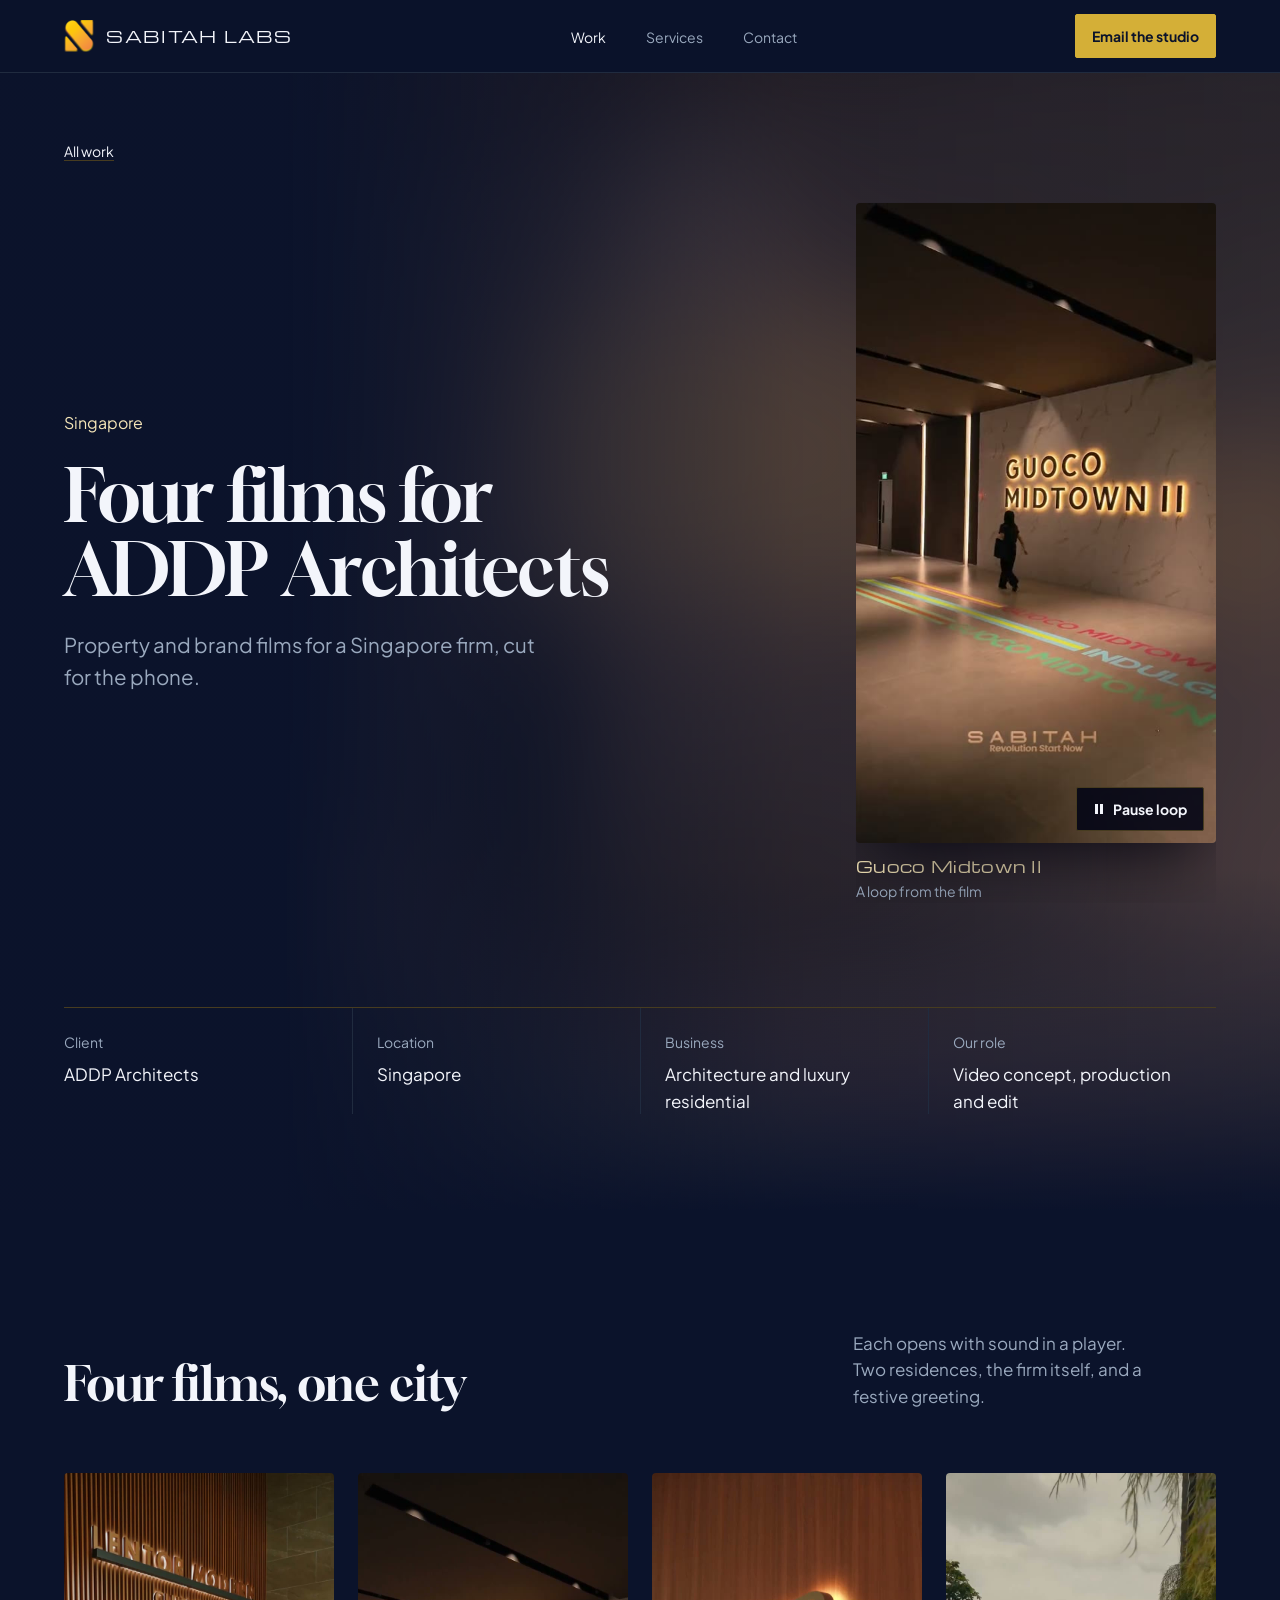
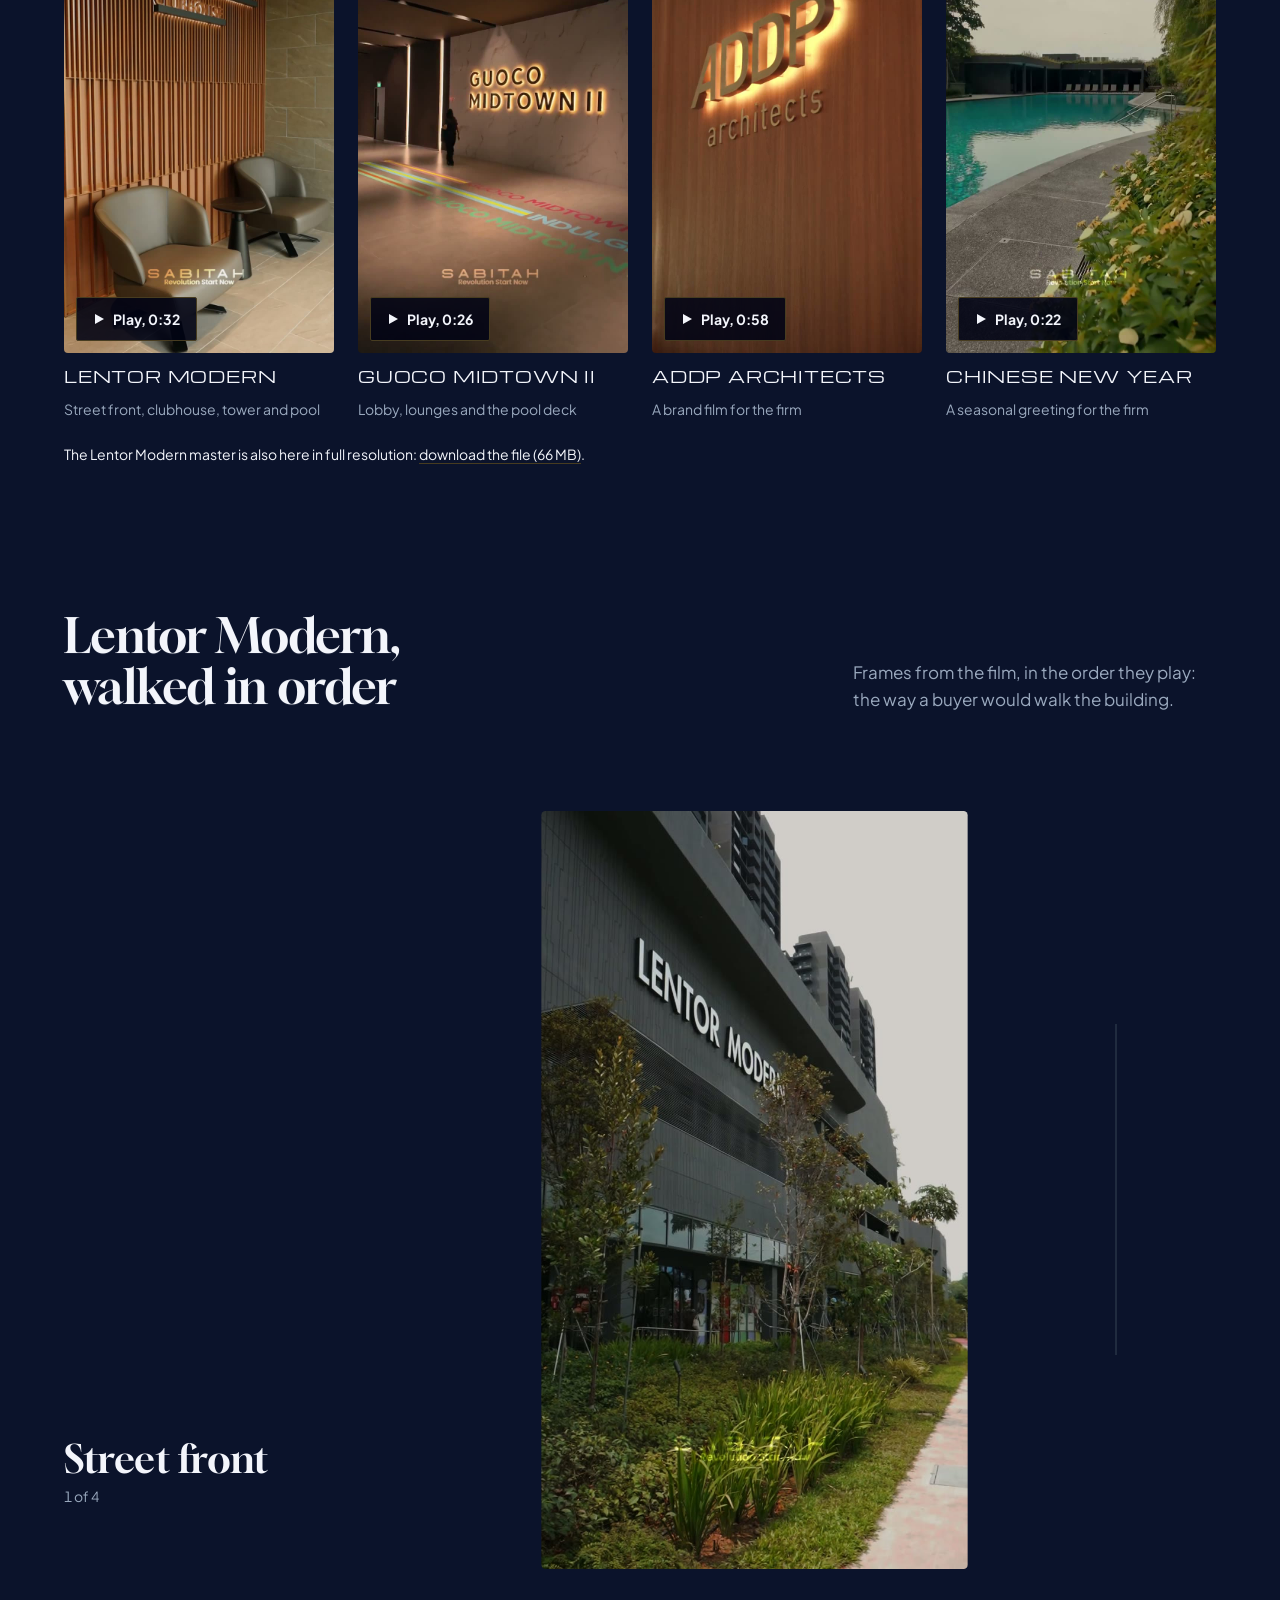
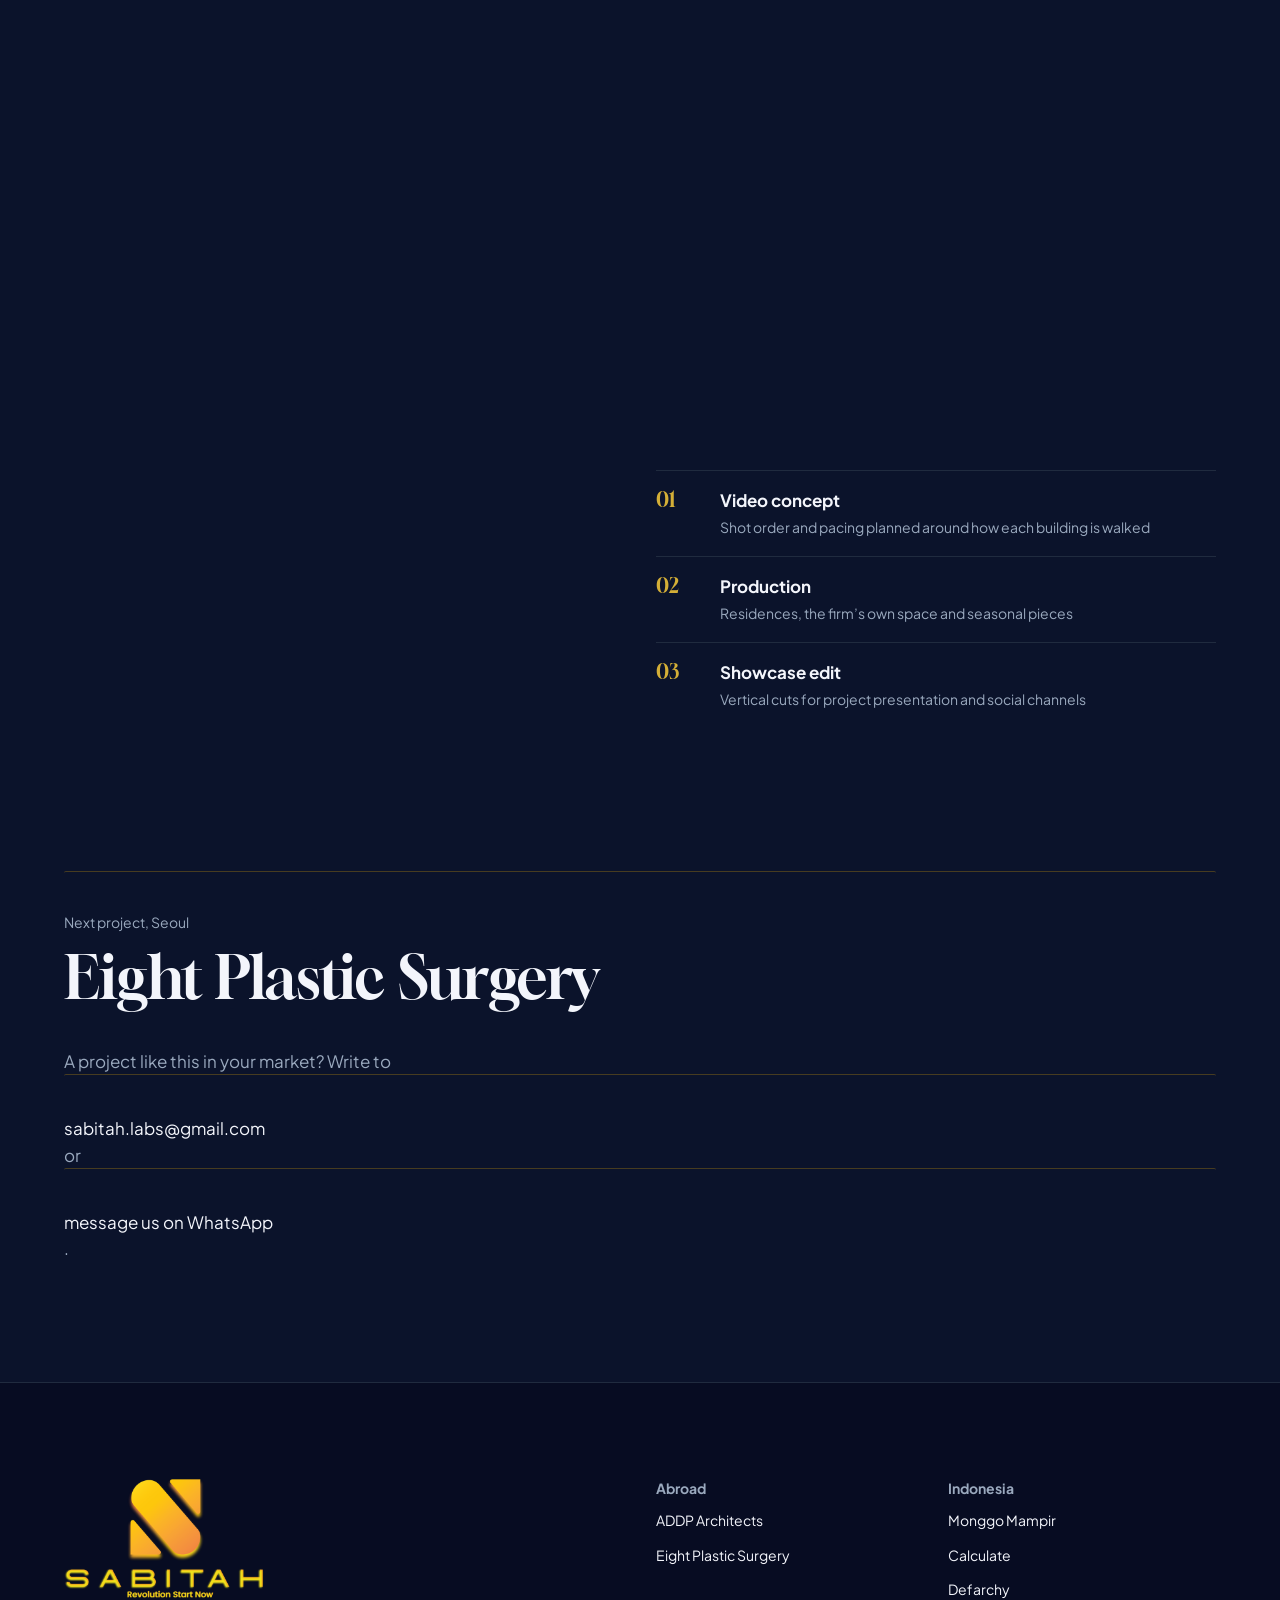
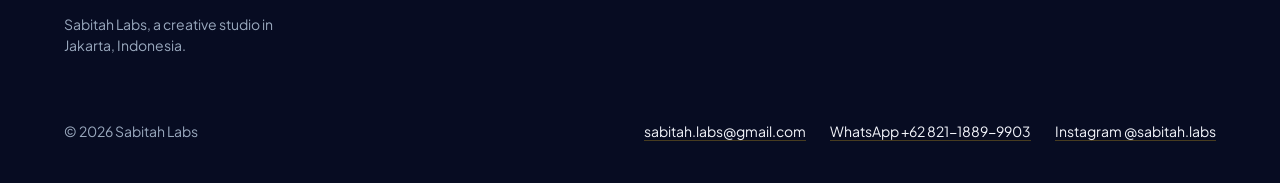
==== addp.html @ 2a6de76f "Sabitah Labs portfolio website Co-Authored-By: Claude Opus 5.5 <noreply@anthropic.com>" ====
<!doctype html>
<html lang="en">
<head>
  <meta charset="utf-8">
  <meta name="viewport" content="width=device-width, initial-scale=1">
  <title>ADDP Architects, films for Singapore | Sabitah Labs</title>
  <meta name="description" content="Case study: four vertical films for ADDP Architects in Singapore, including Lentor Modern and Guoco Midtown II, made by Sabitah Labs.">
  <meta name="theme-color" content="#0B132B">
  <meta property="og:title" content="ADDP Architects, films for Singapore | Sabitah Labs">
  <meta property="og:description" content="Case study: four vertical films for ADDP Architects in Singapore, including Lentor Modern and Guoco Midtown II, made by Sabitah Labs.">
  <meta property="og:image" content="assets/web/addp-poster.jpg">
  <link rel="icon" type="image/png" href="assets/web/favicon.png">
  <script>document.documentElement.classList.add('js');</script>
  <link rel="preconnect" href="https://fonts.googleapis.com">
  <link rel="preconnect" href="https://fonts.gstatic.com" crossorigin>
  <link href="https://fonts.googleapis.com/css2?family=Gloock&family=Michroma&family=Plus+Jakarta+Sans:wght@400;700&display=swap" rel="stylesheet">
  <link rel="stylesheet" href="css/style.css">
</head>
<body>
  <a class="skip" href="#main">Skip to content</a>

  <header class="nav">
    <div class="container nav__bar">
      <a class="wordmark" href="index.html" aria-label="Sabitah Labs, home">
        <img src="assets/web/sabitah-mark.png" alt="" width="152" height="160">
        Sabitah Labs
      </a>
      <ul class="nav__links" id="nav-links">
        <li><a href="index.html#work" aria-current="page">Work</a></li>
        <li><a href="index.html#services">Services</a></li>
        <li><a href="index.html#contact">Contact</a></li>
      </ul>
      <div class="nav__end">
        <a class="btn btn--mail" href="mailto:sabitah.labs@gmail.com">Email the studio</a>
        <button class="btn btn--quiet nav__toggle" type="button" aria-expanded="false" aria-controls="nav-links">Menu</button>
      </div>
    </div>
  </header>

  <main id="main">
    <section class="case-hero" aria-labelledby="case-title">
      <div class="case-hero__ambient" aria-hidden="true"><img src="assets/web/loop-addp.jpg" alt=""></div>
      <div class="container">
        <a class="crumb link" href="index.html#work">All work</a>
        <div class="case-hero__grid">
          <div class="case-hero__text">
            <p class="case-hero__city">Singapore</p>
            <h1 id="case-title">Four films for ADDP Architects</h1>
            <p class="case-hero__lede">Property and brand films for a Singapore firm, cut for the phone.</p>
          </div>
          <figure class="case-hero__cover">
            <div class="film-wrap" data-loop><video muted loop playsinline preload="metadata" poster="assets/web/loop-addp.jpg" aria-label="Guoco Midtown II lobby, a loop from the film"><source src="assets/web/loop-addp.mp4" type="video/mp4"></video><div class="film__ctrl"><button class="chip" type="button" data-loop-toggle aria-pressed="false"><svg viewBox="0 0 12 12" aria-hidden="true"><path d="M2 1h3v10H2zM7 1h3v10H7z" fill="currentColor"/></svg><span>Pause loop</span></button></div></div>
            <figcaption class="credits"><b>Guoco Midtown II</b><span>A loop from the film</span></figcaption>
          </figure>
          <dl class="case-facts">
          <div><dt>Client</dt><dd>ADDP Architects</dd></div>
          <div><dt>Location</dt><dd>Singapore</dd></div>
          <div><dt>Business</dt><dd>Architecture and luxury residential</dd></div>
          <div><dt>Our role</dt><dd>Video concept, production and edit</dd></div>
          </dl>
        </div>
      </div>
    </section>

    <section class="section--tight" aria-labelledby="films-title">
      <div class="container">
        <div class="section__head">
          <h2 id="films-title">Four films, one city</h2>
          <p>Each opens with sound in a player. Two residences, the firm itself, and a festive greeting.</p>
        </div>
        <div class="films">
          <article class="film-card">
            <button class="film-card__play" type="button" data-play data-src="assets/web/addp-lentor-720.mp4" data-poster="assets/web/addp-poster.jpg" data-title="Lentor Modern">
              <img src="assets/web/addp-poster.jpg" alt="" width="720" height="1280" loading="lazy">
              <span class="chip"><svg viewBox="0 0 12 12" aria-hidden="true"><path d="M2 1l9 5-9 5z" fill="currentColor"/></svg>Play, 0:32</span>
            </button>
            <h3>Lentor Modern</h3>
            <p>Street front, clubhouse, tower and pool</p>
          </article>
          <article class="film-card">
            <button class="film-card__play" type="button" data-play data-src="assets/web/addp-midtown-720.mp4" data-poster="assets/web/addp-midtown-720.jpg" data-title="Guoco Midtown II">
              <img src="assets/web/addp-midtown-720.jpg" alt="" width="720" height="1280" loading="lazy">
              <span class="chip"><svg viewBox="0 0 12 12" aria-hidden="true"><path d="M2 1l9 5-9 5z" fill="currentColor"/></svg>Play, 0:26</span>
            </button>
            <h3>Guoco Midtown II</h3>
            <p>Lobby, lounges and the pool deck</p>
          </article>
          <article class="film-card">
            <button class="film-card__play" type="button" data-play data-src="assets/web/addp-office-720.mp4" data-poster="assets/web/addp-office-720.jpg" data-title="ADDP Architects">
              <img src="assets/web/addp-office-720.jpg" alt="" width="720" height="1280" loading="lazy">
              <span class="chip"><svg viewBox="0 0 12 12" aria-hidden="true"><path d="M2 1l9 5-9 5z" fill="currentColor"/></svg>Play, 0:58</span>
            </button>
            <h3>ADDP Architects</h3>
            <p>A brand film for the firm</p>
          </article>
          <article class="film-card">
            <button class="film-card__play" type="button" data-play data-src="assets/web/addp-cny-720.mp4" data-poster="assets/web/addp-cny-720.jpg" data-title="Chinese New Year">
              <img src="assets/web/addp-cny-720.jpg" alt="" width="720" height="1280" loading="lazy">
              <span class="chip"><svg viewBox="0 0 12 12" aria-hidden="true"><path d="M2 1l9 5-9 5z" fill="currentColor"/></svg>Play, 0:22</span>
            </button>
            <h3>Chinese New Year</h3>
            <p>A seasonal greeting for the firm</p>
          </article>
        </div>
        <p class="films__note">The Lentor Modern master is also here in full resolution: <a class="link" href="assets/clients/addp/addp-lentor.mp4" download>download the file (66&nbsp;MB)</a>.</p>
      </div>
    </section>

    <section class="section walk" aria-labelledby="stills-title">
      <div class="container">
        <div class="section__head">
          <h2 id="stills-title">Lentor Modern, walked in order</h2>
          <p>Frames from the film, in the order they play: the way a buyer would walk the building.</p>
        </div>
        <div class="walk__stage">
          <div class="walk__label" aria-hidden="true"><b data-walk-name>Street front</b><span data-walk-count>1 of 4</span></div>
          <div class="stills">
            <figure><img src="assets/web/addp-still-entrance.jpg" alt="Lentor Modern street front with the building name above a planted walkway" width="720" height="1280" loading="lazy"><figcaption>Street front</figcaption></figure>
            <figure><img src="assets/web/addp-still-lounge.jpg" alt="Clubhouse lounge with bronze fins and two grey armchairs" width="720" height="1280" loading="lazy"><figcaption>Clubhouse lounge</figcaption></figure>
            <figure><img src="assets/web/addp-still-tower.jpg" alt="The tower seen from below, dark balconies stacked against the sky" width="720" height="1280" loading="lazy"><figcaption>The tower</figcaption></figure>
            <figure><img src="assets/web/addp-still-pool.jpg" alt="Pool deck with loungers under a planted roof" width="720" height="1280" loading="lazy"><figcaption>Pool deck</figcaption></figure>
          </div>
          <div class="walk__meter" aria-hidden="true"><i></i></div>
        </div>
      </div>
    </section>

    <section class="section" aria-labelledby="scope-title">
      <div class="container scope">
        <h2 id="scope-title">What we did for ADDP</h2>
        <ol>
          <li><div><strong>Video concept</strong><span>Shot order and pacing planned around how each building is walked</span></div></li>
          <li><div><strong>Production</strong><span>Residences, the firm’s own space and seasonal pieces</span></div></li>
          <li><div><strong>Showcase edit</strong><span>Vertical cuts for project presentation and social channels</span></div></li>
        </ol>
      </div>
    </section>

    <section class="next" aria-label="Next project">
      <div class="container">
        <a href="eight.html">
          <span>Next project, Seoul</span>
          <strong>Eight Plastic Surgery</strong>
        </a>
        <p class="muted next__note">A project like this in your market? Write to <a class="link" href="mailto:sabitah.labs@gmail.com">sabitah.labs@gmail.com</a> or <a class="link" href="https://wa.me/6282118899903">message us on WhatsApp</a>.</p>
      </div>
    </section>
  </main>

  <footer class="footer">
    <div class="container">
      <div class="footer__mast">
        <div class="footer__brand">
          <img src="assets/web/sabitah-logo-trimmed.png" alt="Sabitah, Revolution Start Now" width="640" height="380" loading="lazy">
          <p>Sabitah Labs, a creative studio in Jakarta, Indonesia.</p>
        </div>
        <nav class="footer__nav" aria-label="Footer">
          <div>
            <h2>Abroad</h2>
            <ul>
              <li><a href="addp.html">ADDP Architects</a></li>
              <li><a href="eight.html">Eight Plastic Surgery</a></li>
            </ul>
          </div>
          <div>
            <h2>Indonesia</h2>
            <ul>
              <li><a href="monggo-mampir.html">Monggo Mampir</a></li>
              <li><a href="county.html">Calculate</a></li>
              <li><a href="defarchy.html">Defarchy</a></li>
            </ul>
          </div>
        </nav>
      </div>
      <div class="footer__base">
        <span>&copy; 2026 Sabitah Labs</span>
        <span class="footer__contact"><a class="link" href="mailto:sabitah.labs@gmail.com">sabitah.labs@gmail.com</a><a class="link" href="https://wa.me/6282118899903">WhatsApp +62 821-1889-9903</a><a class="link" href="https://www.instagram.com/sabitah.labs/">Instagram @sabitah.labs</a></span>
      </div>
    </div>
  </footer>

  <dialog class="player" id="player" aria-label="Film player">
    <div class="player__bar">
      <span data-player-title>Film</span>
      <button class="chip" type="button" data-close>Close</button>
    </div>
    <video controls playsinline preload="none" poster="assets/web/sabitah-showreel-poster.jpg"></video>
  </dialog>

  <script src="js/vendor/motion.min.js" defer></script>
  <script src="js/main.js" defer></script>
</body>
</html>
---- css/style.css ----
/* Hallmark · shape: City Index (work filed by the city it was made for) · genre: editorial · theme: custom · job: hire · idea: "Every project is filed under the city it was made for, so a Jakarta studio reads as one already working in Singapore and Seoul" · vibe: "navy screening room, gold credits, editorial calm"
 * paper: oklch(19.4% 0.05 268) brand navy #0B132B · accent: oklch(76.7% 0.139 91) brand gold #D4AF37 · display: Gloock · body: Plus Jakarta Sans (named in the brief; drawn for the city of Jakarta) · hero: split screening, headline left, the real Lentor Modern film playing in a tall frame right · nav: wordmark left, three links, one email action, sticky over navy · footer: mast, the S mark and wordmark over every case page and the studio city · imagery: the user's own client work only, no library photos · signature: the ADDP Lentor Modern film running in the first screen, credited with its city
 * credits: Michroma as the one outlier role, the brand voice (wordmark, film credits, client names), matched to the wide geometric SABITAH logo
 * axes: dark/high-contrast-serif/chromatic-yellow · posture: Committed (brand navy field carries the page, gold stays a signal) · contrast: pass · fold: pass · v2.0.0 */
/* Hallmark · pre-emit critique: P4 H5 E4 S5 R4 V4 · weakest: E, the vertical film fights a landscape screen; framed it as a tall screening frame beside the type instead of cropping it wide */
/* Hallmark · waive 42 · nav: wordmark left, three links, email action right · a hire page needs the contact in the nav per its anatomy, so the plain bar is the job */
/* Hallmark · dismissed 29 · the hero backdrop is the showreel itself, blurred behind the sharp frame like a cinema screen spill, not a decorative glow or orb */
/* Hallmark · dismissed 23 · the reading progress bar on case pages is 2px tall, a sliver of gold at the top edge, far under 5% of the viewport */
@import url("./tokens.css");
@import url("./base.css");
@import url("./animations.css");

/* ---------- Base ---------- */
body { font-size: 1.0625rem; }
.container { max-width: var(--container); }
h1, h2, h3 { font-weight: 400; letter-spacing: var(--tracking-display); color: var(--color-ink); }
h2 { font-size: var(--text-section); line-height: 1.06; max-width: 22ch; }
h3 { font-size: var(--text-title); line-height: 1.2; }
a { color: inherit; }
.muted { color: var(--color-muted); }

.skip { position: absolute; left: var(--space-md); top: calc(-1 * var(--space-3xl)); z-index: var(--z-toast); padding: var(--space-xs) var(--space-md); background: var(--color-ink); color: var(--color-paper); border-radius: var(--radius-input); }
.skip:focus-visible { top: var(--space-md); }

/* ---------- Buttons ---------- */
.btn { display: inline-flex; align-items: center; justify-content: center; gap: var(--space-xs); min-height: 48px; padding: 0 var(--space-lg); border: 1px solid var(--color-accent); border-radius: var(--radius-input); background: var(--color-accent); color: var(--color-accent-ink); font: 700 var(--text-md)/1 var(--font-body); white-space: nowrap; text-decoration: none; cursor: pointer; transition: background-color var(--dur-short) var(--ease-out), border-color var(--dur-short) var(--ease-out), color var(--dur-short) var(--ease-out), transform var(--dur-micro) var(--ease-out); }
.btn:hover { background: var(--color-accent-2); border-color: var(--color-accent-2); }
.btn:active { transform: translateY(1px); }
.btn:focus-visible { outline: 2px solid var(--color-focus); outline-offset: 3px; }
.btn:disabled, .btn[aria-disabled="true"] { opacity: 0.55; cursor: not-allowed; transform: none; }
.btn--quiet { background: transparent; color: var(--color-ink); border-color: var(--color-rule); }
.btn--quiet:hover { background: var(--color-paper-2); border-color: var(--color-muted); }
.btn svg { width: 14px; height: 14px; flex-shrink: 0; }

.link { color: var(--color-ink); text-decoration: underline; text-decoration-color: var(--color-rule); text-underline-offset: 0.24em; transition: text-decoration-color var(--dur-short) var(--ease-out), color var(--dur-short) var(--ease-out); }
.link:hover { text-decoration-color: var(--color-accent); color: var(--color-ink-2); }
.link:active { color: var(--color-accent); }
.link:focus-visible { outline: 2px solid var(--color-focus); outline-offset: 3px; border-radius: var(--radius-input); }

/* ---------- Nav ---------- */
.nav { position: sticky; top: 0; z-index: var(--z-sticky-nav); background: color-mix(in oklab, var(--color-paper) 88%, transparent); backdrop-filter: blur(12px); -webkit-backdrop-filter: blur(12px); border-bottom: 1px solid var(--color-rule-soft); }
.nav__bar { display: flex; align-items: center; justify-content: space-between; gap: var(--space-lg); min-height: var(--nav-h); }
.wordmark { display: inline-flex; align-items: center; gap: var(--space-sm); text-decoration: none; color: var(--color-ink); font: 400 1rem/1 var(--font-outlier); letter-spacing: 0.08em; text-transform: uppercase; white-space: nowrap; border-radius: var(--radius-input); }
.wordmark img { width: auto; height: 32px; flex-shrink: 0; }
.wordmark:hover { color: var(--color-ink-2); }
.wordmark:focus-visible { outline: 2px solid var(--color-focus); outline-offset: 4px; }
.nav__links { display: flex; align-items: center; gap: var(--space-xl); margin: 0; padding: 0; list-style: none; }
.nav__links a { color: var(--color-muted); text-decoration: none; font-size: var(--text-sm); white-space: nowrap; padding: var(--space-xs) 0; transition: color var(--dur-short) var(--ease-out); }
.nav__links a:hover, .nav__links a[aria-current="page"] { color: var(--color-ink); }
.nav__links a:focus-visible { outline: 2px solid var(--color-focus); outline-offset: 4px; border-radius: var(--radius-input); }
.nav__end { display: flex; align-items: center; gap: var(--space-md); }
.nav .btn { min-height: 44px; padding: 0 var(--space-md); font-size: var(--text-sm); }
.nav__toggle { display: none; }

@media (max-width: 52rem) {
  .nav__links { display: none; }
  .nav__toggle { display: inline-flex; }
  .nav.is-open .nav__links { display: flex; position: absolute; inset: var(--nav-h) 0 auto 0; flex-direction: column; align-items: stretch; gap: 0; padding: var(--space-xs) var(--gutter) var(--space-lg); background: var(--color-paper); border-bottom: 1px solid var(--color-rule); }
  .nav.is-open .nav__links a { display: block; padding: var(--space-md) 0; font-size: var(--text-lg); color: var(--color-ink); border-top: 1px solid var(--color-rule-soft); }
  .nav .btn--mail { display: none; }
}

/* ---------- Hero ---------- */
.hero { min-height: calc(100dvh - var(--nav-h)); display: grid; align-items: center; padding-block: var(--space-xl) var(--space-2xl); }
.hero__grid { display: grid; grid-template-columns: repeat(12, minmax(0, 1fr)); gap: var(--gap-columns); align-items: center; }
.hero__copy { grid-column: 1 / span 7; display: grid; gap: var(--space-lg); }
.hero h1 { font-size: var(--text-display); line-height: 1.02; max-width: 13ch; }
.hero__lede { font-size: var(--text-lead); line-height: 1.5; color: var(--color-muted); max-width: 40ch; }
.hero__actions { display: flex; flex-wrap: wrap; gap: var(--space-sm); padding-top: var(--space-xs); }
.hero__film { grid-column: 8 / span 5; justify-self: end; width: fit-content; margin: 0; }
.hero__film .film { height: min(70dvh, 660px); width: auto; max-height: none; }

/* ---------- Film frame (hero + flagship) ---------- */
.film { position: relative; aspect-ratio: 9 / 16; max-height: min(70dvh, 660px); margin-inline: auto; background: var(--color-paper-deep); border: 1px solid var(--color-rule); border-radius: var(--radius-card); overflow: hidden; }
.film video, .film img { width: 100%; height: 100%; object-fit: cover; }
.film__ctrl { position: absolute; right: var(--space-sm); bottom: var(--space-sm); z-index: var(--z-raised); display: flex; gap: var(--space-xs); }
.chip { display: inline-flex; align-items: center; gap: var(--space-xs); min-height: 44px; padding: 0 var(--space-md); border: 1px solid var(--color-rule); border-radius: var(--radius-input); background: var(--color-scrim); color: var(--color-ink); font: 700 var(--text-sm)/1 var(--font-body); white-space: nowrap; cursor: pointer; transition: border-color var(--dur-short) var(--ease-out), color var(--dur-short) var(--ease-out), transform var(--dur-micro) var(--ease-out); }
.chip:hover { border-color: var(--color-accent); color: var(--color-ink-2); }
.chip:active { transform: translateY(1px); }
.chip:focus-visible { outline: 2px solid var(--color-focus); outline-offset: 2px; }
.chip:disabled { opacity: 0.55; cursor: not-allowed; }
.chip svg { width: 12px; height: 12px; flex-shrink: 0; }
.film-caption { display: grid; gap: var(--space-3xs); padding-top: var(--space-sm); font-size: var(--text-sm); color: var(--color-muted); }
.film-caption strong { color: var(--color-ink); font-weight: 700; }

/* ---------- Section rhythm ---------- */
.section { padding-block: var(--section-gap) 0; }
.section--tight { padding-block: var(--section-gap-s) 0; }
.section--wide { padding-block: var(--section-gap-l) 0; }
.section__head { display: grid; grid-template-columns: repeat(12, minmax(0, 1fr)); gap: var(--gap-columns); align-items: end; padding-bottom: var(--space-2xl); }
.section__head h2 { grid-column: 1 / span 7; }
.section__head p { grid-column: 9 / span 4; color: var(--color-muted); max-width: 38ch; }

/* ---------- Flagship: Singapore and Seoul ---------- */
.flagship { display: grid; gap: var(--space-3xl); }
.flag { display: grid; grid-template-columns: repeat(12, minmax(0, 1fr)); gap: var(--gap-columns); align-items: center; padding-top: var(--space-xl); border-top: 1px solid var(--color-rule); }
.flag__media { grid-column: 1 / span 6; margin: 0; position: relative; display: grid; grid-template-columns: repeat(2, minmax(0, 1fr)); gap: var(--space-md); }
.flag__media img { width: 100%; aspect-ratio: 4 / 5; object-fit: cover; border-radius: var(--radius-card); border: 1px solid var(--color-rule-soft); }
.flag__media .chip { position: absolute; left: var(--space-md); bottom: var(--space-md); z-index: var(--z-raised); }
.flag__body { grid-column: 8 / span 5; display: grid; gap: var(--space-lg); align-content: center; }
.flag--flip .flag__media { grid-column: 7 / span 6; grid-row: 1; }
.flag--flip .flag__body { grid-column: 1 / span 5; grid-row: 1; }
.flag__city { font: 400 var(--text-city)/0.95 var(--font-display); letter-spacing: -0.02em; color: var(--color-ink); margin: 0; overflow-wrap: break-word; min-width: 0; }
.flag__body h3 { font: 400 var(--text-lg)/1.3 var(--font-outlier); letter-spacing: 0.06em; text-transform: uppercase; color: var(--color-ink-2); }

.facts { display: grid; gap: 0; margin: 0; }
.facts > div { display: grid; grid-template-columns: minmax(0, 7.5rem) minmax(0, 1fr); gap: var(--space-md); padding-block: var(--space-sm); border-top: 1px solid var(--color-rule-soft); }
.facts dt { color: var(--color-muted); font-size: var(--text-sm); padding-top: var(--space-3xs); }
.facts dd { margin: 0; color: var(--color-ink); }

/* ---------- Index of work ---------- */
.index { list-style: none; margin: 0; padding: 0; border-bottom: 1px solid var(--color-rule); }
.index__head, .index__row { display: grid; grid-template-columns: 88px minmax(0, 2.2fr) minmax(0, 2fr) minmax(0, 2fr) minmax(0, 2.6fr); gap: var(--space-lg); align-items: center; }
.index__head { padding-bottom: var(--space-sm); color: var(--color-muted); font-size: var(--text-sm); }
.index__row { padding-block: var(--space-md); border-top: 1px solid var(--color-rule); color: var(--color-ink); text-decoration: none; transition: background-color var(--dur-short) var(--ease-out); }
.index__row:hover { background: var(--color-paper-2); }
.index__row:focus-visible { outline: 2px solid var(--color-focus); outline-offset: 2px; }
.index__row:active { background: var(--color-paper-3); }
.index__thumb { width: 88px; aspect-ratio: 4 / 5; object-fit: cover; border-radius: var(--radius-input); background: var(--color-paper-2); }
.index__thumb--logo { object-fit: contain; background: var(--color-ink); padding: var(--space-xs); }
.index__city { font: 400 var(--text-3xl)/1 var(--font-display); letter-spacing: -0.015em; }
.index__client { display: grid; gap: var(--space-3xs); }
.index__client strong { font-weight: 700; }
.index__cell { color: var(--color-muted); font-size: var(--text-sm); }
.index__go { justify-self: end; color: var(--color-ink-2); font-size: var(--text-sm); white-space: nowrap; }

/* ---------- Services ---------- */
.services { display: grid; grid-template-columns: repeat(2, minmax(0, 1fr)); gap: var(--gap-columns); }
.service { padding: var(--space-xl); background: var(--color-paper-2); border-radius: var(--radius-card); display: grid; gap: var(--space-lg); align-content: start; }
.service h3 { font-size: var(--text-2xl); }
.service ul { list-style: none; margin: 0; padding: 0; }
.service li { display: grid; grid-template-columns: minmax(0, 1fr) auto; gap: var(--space-md); padding-block: var(--space-sm); border-top: 1px solid var(--color-rule-soft); }
.service li a { color: var(--color-muted); font-size: var(--text-sm); white-space: nowrap; }

/* ---------- Hours ---------- */
.hours { display: grid; grid-template-columns: repeat(3, minmax(0, 1fr)); }
.hours > div { padding-inline: var(--space-lg); border-left: 1px solid var(--color-rule); display: grid; gap: var(--space-xs); }
.hours > div:first-child { padding-left: 0; border-left: 0; }
.hours b { font: 400 var(--text-city)/1 var(--font-display); font-variant-numeric: tabular-nums; color: var(--color-ink); letter-spacing: -0.02em; }
.hours span { color: var(--color-muted); font-size: var(--text-sm); }
.hours strong { font-weight: 700; color: var(--color-ink); font-size: var(--text-md); }

/* ---------- Contact ---------- */
.contact { padding-block: var(--section-gap-l) var(--section-gap); }
.contact__inner { display: grid; gap: var(--space-xl); padding-top: var(--space-2xl); border-top: 1px solid var(--color-rule); }
.contact__mail { font: 400 var(--text-display-s)/1.05 var(--font-display); color: var(--color-ink); text-decoration: underline; text-decoration-thickness: 2px; text-decoration-color: var(--color-accent); text-underline-offset: 0.16em; overflow-wrap: break-word; min-width: 0; width: fit-content; max-width: 100%; transition: color var(--dur-short) var(--ease-out); }
.contact__mail:hover { color: var(--color-ink-2); }
.contact__mail:focus-visible { outline: 2px solid var(--color-focus); outline-offset: 6px; border-radius: var(--radius-input); }
.contact__row { display: flex; flex-wrap: wrap; gap: var(--space-md); align-items: center; }

/* ---------- Footer ---------- */
.footer { background: var(--color-paper-deep); color: var(--color-ink); padding-block: var(--space-3xl) var(--space-xl); border-top: 1px solid var(--color-rule-soft); }
.footer__mast { display: grid; grid-template-columns: repeat(12, minmax(0, 1fr)); gap: var(--gap-columns); align-items: start; }
.footer__brand { grid-column: 1 / span 5; display: grid; gap: var(--space-md); }
.footer__brand img { width: 200px; height: auto; }
.footer__brand p { color: var(--color-muted); font-size: var(--text-sm); max-width: 32ch; }
.footer__nav { grid-column: 7 / span 6; display: grid; grid-template-columns: repeat(2, minmax(0, 1fr)); gap: var(--space-lg); }
.footer__nav ul { list-style: none; margin: 0; padding: 0; display: grid; gap: var(--space-xs); }
.footer__nav h2 { font: 700 var(--text-sm)/1.4 var(--font-body); color: var(--color-muted); letter-spacing: 0; padding-bottom: var(--space-xs); }
.footer__nav a { color: var(--color-ink); text-decoration: none; font-size: var(--text-sm); white-space: nowrap; }
.footer__nav a:hover { color: var(--color-ink-2); text-decoration: underline; }
.footer__nav a:focus-visible { outline: 2px solid var(--color-focus); outline-offset: 3px; border-radius: var(--radius-input); }
.footer__base { display: flex; flex-wrap: wrap; justify-content: space-between; gap: var(--space-md); padding-top: var(--space-2xl); color: var(--color-muted); font-size: var(--text-sm); }

/* ---------- Case pages ---------- */
.case-hero { padding-block: var(--space-2xl) var(--space-3xl); }
.crumb { display: inline-flex; padding-bottom: var(--space-xl); font-size: var(--text-sm); }
.case-hero__grid { display: grid; grid-template-columns: repeat(12, minmax(0, 1fr)); gap: var(--space-xl) var(--gap-columns); align-items: end; }
.case-hero__city { grid-column: 1 / -1; font: 400 var(--text-md)/1.4 var(--font-body); color: var(--color-ink-2); }
.case-hero h1 { grid-column: 1 / span 8; font-size: var(--text-display); line-height: 1.02; max-width: 16ch; }
.case-hero__lede { grid-column: 1 / span 7; font-size: var(--text-lead); color: var(--color-muted); max-width: 46ch; }
.case-facts { grid-column: 1 / -1; display: grid; grid-template-columns: repeat(4, minmax(0, 1fr)); margin: 0; border-top: 1px solid var(--color-rule); }
.case-facts > div { padding: var(--space-lg) var(--space-lg) 0; border-left: 1px solid var(--color-rule-soft); display: grid; gap: var(--space-xs); align-content: start; }
.case-facts > div:first-child { padding-left: 0; border-left: 0; }
.case-facts dt { color: var(--color-muted); font-size: var(--text-sm); }
.case-facts dd { margin: 0; }

.stage { background: var(--color-paper-deep); padding-block: var(--space-3xl); border-block: 1px solid var(--color-rule-soft); }
.stage__grid { display: grid; grid-template-columns: repeat(12, minmax(0, 1fr)); gap: var(--gap-columns); align-items: center; }
.stage__film { grid-column: 2 / span 4; margin: 0; }
.stage__film .film { max-height: min(82dvh, 760px); }
.stage__film video { object-fit: contain; background: var(--color-paper-deep); }
.stage__notes { grid-column: 7 / span 5; display: grid; gap: var(--space-lg); }
.stage__notes h2 { font-size: var(--text-section); }

.stills { display: grid; grid-template-columns: repeat(4, minmax(0, 1fr)); gap: var(--space-md); }
.stills figure, .gallery figure { margin: 0; display: grid; gap: var(--space-xs); }
.stills img { width: 100%; aspect-ratio: 9 / 16; object-fit: cover; border-radius: var(--radius-card); }
.stills figcaption, .gallery figcaption, .plate figcaption { font-size: var(--text-sm); color: var(--color-muted); }

.gallery { display: grid; grid-template-columns: repeat(3, minmax(0, 1fr)); gap: var(--space-lg); }
.gallery img { width: 100%; aspect-ratio: 4 / 5; object-fit: cover; border-radius: var(--radius-card); border: 1px solid var(--color-rule-soft); }
.gallery--lead figure:first-child { grid-column: span 2; grid-row: span 2; }
.gallery--lead figure:first-child img { aspect-ratio: auto; height: 100%; }

.plates { display: grid; grid-template-columns: repeat(2, minmax(0, 1fr)); gap: var(--gap-columns); }
.plate { margin: 0; display: grid; gap: var(--space-sm); }
.plate img { width: 100%; border-radius: var(--radius-card); border: 1px solid var(--color-rule-soft); }
.plate--light img { background: var(--color-ink); }
.plate--full { grid-column: 1 / -1; }

.scope { display: grid; grid-template-columns: repeat(12, minmax(0, 1fr)); gap: var(--gap-columns); }
.scope h2 { grid-column: 1 / span 5; }
.scope ol { grid-column: 7 / span 6; list-style: none; margin: 0; padding: 0; counter-reset: s; }
.scope li { counter-increment: s; display: grid; grid-template-columns: 3rem minmax(0, 1fr); gap: var(--space-md); padding-block: var(--space-md); border-top: 1px solid var(--color-rule-soft); }
.scope li::before { content: counter(s, decimal-leading-zero); font: 400 var(--text-lg)/1.3 var(--font-display); color: var(--color-accent); font-variant-numeric: tabular-nums; }
.scope li strong { display: block; font-weight: 700; }
.scope li span { color: var(--color-muted); font-size: var(--text-sm); }

.next { padding-block: var(--section-gap) var(--section-gap-s); }
.next a { display: grid; gap: var(--space-sm); padding-top: var(--space-xl); border-top: 1px solid var(--color-rule); text-decoration: none; color: var(--color-ink); border-radius: var(--radius-input); }
.next span { color: var(--color-muted); font-size: var(--text-sm); }
.next strong { font: 400 var(--text-display-s)/1.05 var(--font-display); letter-spacing: -0.015em; overflow-wrap: break-word; min-width: 0; transition: color var(--dur-short) var(--ease-out); }
.next a:hover strong { color: var(--color-ink-2); }
.next a:focus-visible { outline: 2px solid var(--color-focus); outline-offset: 6px; }

/* ---------- Video dialog ---------- */
.player { width: min(92vw, 520px); max-height: 92dvh; padding: 0; border: 1px solid var(--color-rule); border-radius: var(--radius-card); background: var(--color-paper-deep); color: var(--color-ink); }
.player::backdrop { background: var(--color-scrim); }
.player__bar { display: flex; justify-content: space-between; align-items: center; gap: var(--space-md); padding: var(--space-sm) var(--space-md); font-size: var(--text-sm); }
.player video { width: 100%; max-height: calc(92dvh - 72px); aspect-ratio: 9 / 16; object-fit: contain; background: var(--color-paper-deep); }

.next__note { padding-top: var(--space-xl); }
.plate--light img { max-height: 560px; object-fit: contain; padding: var(--space-2xl); }

/* ---------- Ledger (Calculate) ---------- */
.ledger { display: grid; margin: 0; border-top: 1px solid var(--color-rule); }
.ledger > div { display: grid; grid-template-columns: repeat(12, minmax(0, 1fr)); gap: var(--gap-columns); padding-block: var(--space-lg); border-bottom: 1px solid var(--color-rule-soft); }
.ledger dt { grid-column: 1 / span 4; font: 400 var(--text-xl)/1.2 var(--font-display); color: var(--color-ink); }
.ledger dd { grid-column: 5 / span 8; margin: 0; color: var(--color-muted); font-size: var(--text-lead); max-width: 52ch; }

/* ---------- Mascots (Defarchy) ---------- */
.mascots { display: grid; grid-template-columns: repeat(3, minmax(0, 1fr)); gap: var(--space-lg); }
.mascots figure { margin: 0; display: grid; gap: var(--space-xs); }
.mascots img { width: 100%; aspect-ratio: 1; object-fit: cover; border-radius: var(--radius-card); background: var(--color-ink); }
.mascots figcaption, .rail figcaption, .stories figcaption { font-size: var(--text-sm); color: var(--color-muted); }

/* ---------- Rail (sideways carousel) ---------- */
.rail { display: grid; grid-auto-flow: column; grid-auto-columns: minmax(260px, 30%); gap: var(--space-lg); overflow-x: auto; overscroll-behavior-x: contain; scroll-snap-type: x mandatory; padding-bottom: var(--space-md); scrollbar-color: var(--color-rule) transparent; border-radius: var(--radius-input); }
.rail:focus-visible { outline: 2px solid var(--color-focus); outline-offset: 4px; }
.rail figure { margin: 0; display: grid; gap: var(--space-xs); scroll-snap-align: start; }
.rail img { width: 100%; aspect-ratio: 3 / 4; object-fit: cover; border-radius: var(--radius-card); }

/* ---------- Stories (Defarchy) ---------- */
.stories { display: grid; grid-template-columns: repeat(12, minmax(0, 1fr)); gap: var(--gap-columns); align-items: end; }
.stories__text { grid-column: 1 / span 4; display: grid; gap: var(--space-lg); align-self: center; }
.stories figure { margin: 0; display: grid; gap: var(--space-xs); grid-column: span 4; }
.stories img { width: 100%; aspect-ratio: 9 / 16; object-fit: cover; border-radius: var(--radius-card); }

/* ---------- Contact links ---------- */
.footer__contact { display: flex; flex-wrap: wrap; gap: var(--space-xs) var(--space-lg); }

/* ---------- Cinema layer ---------- */
.hero { position: relative; isolation: isolate; overflow: clip; }
.hero__ambient, .case-hero__ambient { position: absolute; inset: 0; z-index: -1; pointer-events: none; }
.hero__ambient video, .hero__ambient img, .case-hero__ambient video, .case-hero__ambient img { width: 100%; height: 100%; object-fit: cover; transform: scale(1.25); filter: blur(48px) saturate(1.2); opacity: 0.62; }
.hero__ambient::after, .case-hero__ambient::after { content: ""; position: absolute; inset: 0; background: linear-gradient(90deg, var(--color-paper) 22%, color-mix(in oklab, var(--color-paper) 40%, transparent) 62%, color-mix(in oklab, var(--color-paper) 30%, transparent)), linear-gradient(0deg, var(--color-paper), transparent 30%); }
.hero__film .film { border: 0; box-shadow: var(--shadow-film); }
.credits { display: grid; gap: var(--space-2xs); padding-top: var(--space-md); }
.credits b { font: 400 1rem/1.4 var(--font-outlier); letter-spacing: 0.02em; color: var(--color-ink-2); }
.credits span { font-size: var(--text-sm); color: var(--color-muted); max-width: 30ch; }

/* ---------- Case title card ---------- */
.case-hero { position: relative; isolation: isolate; overflow: clip; }
.case-hero__grid { align-items: center; }
.case-hero__text { grid-column: 1 / span 7; display: grid; gap: var(--space-lg); align-content: center; }
.case-hero__text h1 { max-width: 14ch; }
.case-hero__cover { grid-column: 9 / span 4; grid-row: 1; justify-self: end; margin: 0; width: 100%; max-width: 360px; }
.case-hero__cover video, .case-hero__cover img { width: 100%; aspect-ratio: 9 / 16; object-fit: cover; border-radius: var(--radius-card); box-shadow: var(--shadow-film); }
.case-hero__cover--square img { aspect-ratio: 1; }
.case-hero__cover .credits { padding-top: var(--space-sm); }
.case-facts { margin-top: var(--space-2xl); }

/* ---------- Film cards ---------- */
.films { display: grid; grid-template-columns: repeat(4, minmax(0, 1fr)); gap: var(--space-lg); }
.films--3 { grid-template-columns: repeat(3, minmax(0, 1fr)); }
.films--2 { grid-template-columns: repeat(2, minmax(0, 1fr)); max-width: 760px; }
.film-card { display: grid; gap: var(--space-sm); align-content: start; }
.film-card__play { position: relative; display: block; width: 100%; padding: 0; border: 0; border-radius: var(--radius-card); background: var(--color-paper-deep); overflow: hidden; cursor: pointer; color: var(--color-ink); }
.film-card__play img { width: 100%; aspect-ratio: 9 / 16; object-fit: cover; transition: opacity var(--dur-short) var(--ease-out); }
.film-card__play .chip { position: absolute; left: var(--space-sm); bottom: var(--space-sm); z-index: var(--z-raised); }
.film-card__play:hover img { opacity: 0.8; }
.film-card__play:hover .chip { border-color: var(--color-accent); color: var(--color-ink-2); }
.film-card__play:focus-visible { outline: 2px solid var(--color-focus); outline-offset: 3px; }
.film-card__play:active .chip { transform: translateY(1px); }
.film-card h3 { font: 400 var(--text-md)/1.35 var(--font-outlier); letter-spacing: 0.05em; text-transform: uppercase; color: var(--color-ink); }
.film-card p { font-size: var(--text-sm); color: var(--color-muted); }
.films__note { padding-top: var(--space-lg); font-size: var(--text-sm); }

/* ---------- Walk-through: pinned, scroll-scrubbed stills (enabled by script) ---------- */
.walk.is-pinned { position: relative; height: 340svh; }
.walk.is-pinned > .container { height: 100%; display: flex; flex-direction: column; }
.walk.is-pinned .section__head { flex: none; }
.walk.is-pinned .walk__stage { position: sticky; top: var(--nav-h); height: calc(100svh - var(--nav-h)); display: grid; grid-template-columns: repeat(12, minmax(0, 1fr)); gap: var(--gap-columns); align-items: center; }
.walk.is-pinned .stills { grid-column: 6 / span 4; position: relative; display: block; height: min(78svh, 720px); aspect-ratio: 9 / 16; }
.walk.is-pinned .stills figure { position: absolute; inset: 0; opacity: 0; }
.walk.is-pinned .stills figure:first-child { opacity: 1; }
.walk.is-pinned .stills img { height: 100%; aspect-ratio: auto; }
.walk.is-pinned .stills figcaption { display: none; }
.walk__label { display: none; }
.walk.is-pinned .walk__label { display: grid; gap: var(--space-xs); grid-column: 1 / span 4; align-self: end; padding-bottom: var(--space-3xl); }
.walk__label b { font: 400 var(--text-3xl)/1 var(--font-display); color: var(--color-ink); }
.walk__label span { color: var(--color-muted); font-size: var(--text-sm); font-variant-numeric: tabular-nums; }
.walk__meter { grid-column: 11 / span 1; align-self: center; justify-self: end; width: 2px; height: 40%; background: var(--color-rule-soft); position: relative; display: none; }
.walk.is-pinned .walk__meter { display: block; }
.walk__meter i { position: absolute; inset: 0; background: var(--color-accent); transform-origin: 50% 0; transform: scaleY(0); }

/* ---------- Work index: hover preview (pointer devices, enabled by script) ---------- */
.peek { position: fixed; left: 0; top: 0; z-index: var(--z-dropdown); width: 240px; aspect-ratio: 9 / 16; pointer-events: none; }
.peek__in { width: 100%; height: 100%; border-radius: var(--radius-card); overflow: hidden; opacity: 0; background: var(--color-paper-deep); box-shadow: var(--shadow-film); }
.peek video, .peek img { width: 100%; height: 100%; object-fit: cover; }

/* ---------- Page transitions (cross-document view transitions) ---------- */
@view-transition { navigation: auto; }
.nav { view-transition-name: site-nav; }
::view-transition-old(root) { animation: vt-out 260ms var(--ease-in) both; }
::view-transition-new(root) { animation: vt-in 520ms var(--ease-out) both; }
@keyframes vt-out { to { opacity: 0; transform: translateY(-16px); } }
@keyframes vt-in { from { opacity: 0; transform: translateY(24px); } }
@media (prefers-reduced-motion: reduce) {
  ::view-transition-old(root), ::view-transition-new(root) { animation: none; }
  .film-card__play img { transition: none; }
}

/* ---------- Responsive ---------- */
@media (max-width: 72rem) {
  .index__head, .index__row { grid-template-columns: 72px minmax(0, 2fr) minmax(0, 2fr) minmax(0, 2.4fr); }
  .index__head > :nth-child(4), .index__row > .index__cell--role { display: none; }
  .index__thumb { width: 72px; }
  .stills { grid-template-columns: repeat(2, minmax(0, 1fr)); }
  .mascots { grid-template-columns: repeat(2, minmax(0, 1fr)); }
  .rail { grid-auto-columns: minmax(240px, 42%); }
  .films { grid-template-columns: repeat(2, minmax(0, 1fr)); }
}
@media (max-width: 60rem) {
  .hero { min-height: 0; padding-block: var(--space-2xl); }
  .hero__copy { grid-column: 1 / -1; }
  .hero__film { grid-column: 1 / -1; justify-self: start; }
  .hero__film .film { height: min(72svh, 560px); }
  .section__head h2, .section__head p { grid-column: 1 / -1; }
  .flag__media, .flag__body, .flag--flip .flag__media, .flag--flip .flag__body { grid-column: 1 / -1; grid-row: auto; }
  .services { grid-template-columns: minmax(0, 1fr); }
  .footer__brand, .footer__nav { grid-column: 1 / -1; }
  .case-hero h1, .case-hero__lede { grid-column: 1 / -1; }
  .case-facts { grid-template-columns: repeat(2, minmax(0, 1fr)); }
  .case-facts > div:nth-child(3) { padding-left: 0; border-left: 0; }
  .stage__film { grid-column: 1 / -1; max-width: 380px; }
  .stage__notes { grid-column: 1 / -1; }
  .gallery { grid-template-columns: repeat(2, minmax(0, 1fr)); }
  .scope h2, .scope ol { grid-column: 1 / -1; }
  .ledger dt, .ledger dd { grid-column: 1 / -1; }
  .stories__text { grid-column: 1 / -1; }
  .stories figure { grid-column: span 6; }
  .case-hero__text { grid-column: 1 / -1; }
  .case-hero__cover { grid-column: 1 / -1; grid-row: auto; justify-self: start; max-width: 280px; }
  .films--3 { grid-template-columns: repeat(2, minmax(0, 1fr)); }
  .hero__ambient::after, .case-hero__ambient::after { background: linear-gradient(0deg, var(--color-paper) 10%, color-mix(in oklab, var(--color-paper) 60%, transparent)); }
}
@media (max-width: 40rem) {
  .index__head { display: none; }
  .index__head, .index__row { grid-template-columns: 64px minmax(0, 1fr); gap: var(--space-md); }
  .index__row > .index__cell, .index__row > .index__go { display: none; }
  .index__thumb { width: 64px; }
  .hours { grid-template-columns: minmax(0, 1fr); }
  .hours > div { padding: var(--space-md) 0; border-left: 0; border-top: 1px solid var(--color-rule); }
  .hours > div:first-child { border-top: 0; }
  .service { padding: var(--space-lg); }
  .case-facts { grid-template-columns: minmax(0, 1fr); }
  .case-facts > div { padding-left: 0; border-left: 0; border-top: 1px solid var(--color-rule-soft); padding-bottom: var(--space-md); }
  .case-facts > div:first-child { border-top: 0; }
  .gallery, .plates { grid-template-columns: minmax(0, 1fr); }
  .plate--light img { padding: var(--space-lg); }
  .gallery--lead figure:first-child { grid-column: auto; grid-row: auto; }
  .footer__nav { grid-template-columns: minmax(0, 1fr); }
  .rail { grid-auto-columns: 78%; }
  .contact__mail { font-size: var(--text-2xl); }
  .ledger > div { gap: var(--space-xs); }
  .index__city { font-size: var(--text-xl); }
  .films, .films--3, .films--2 { grid-template-columns: repeat(2, minmax(0, 1fr)); gap: var(--space-md); }
}
.case-hero__text > * { grid-column: auto; }
.case-hero__cover .film-wrap { position: relative; }
.flag__media .film-wrap video { width: 100%; aspect-ratio: 4 / 5; object-fit: cover; border-radius: var(--radius-card); }
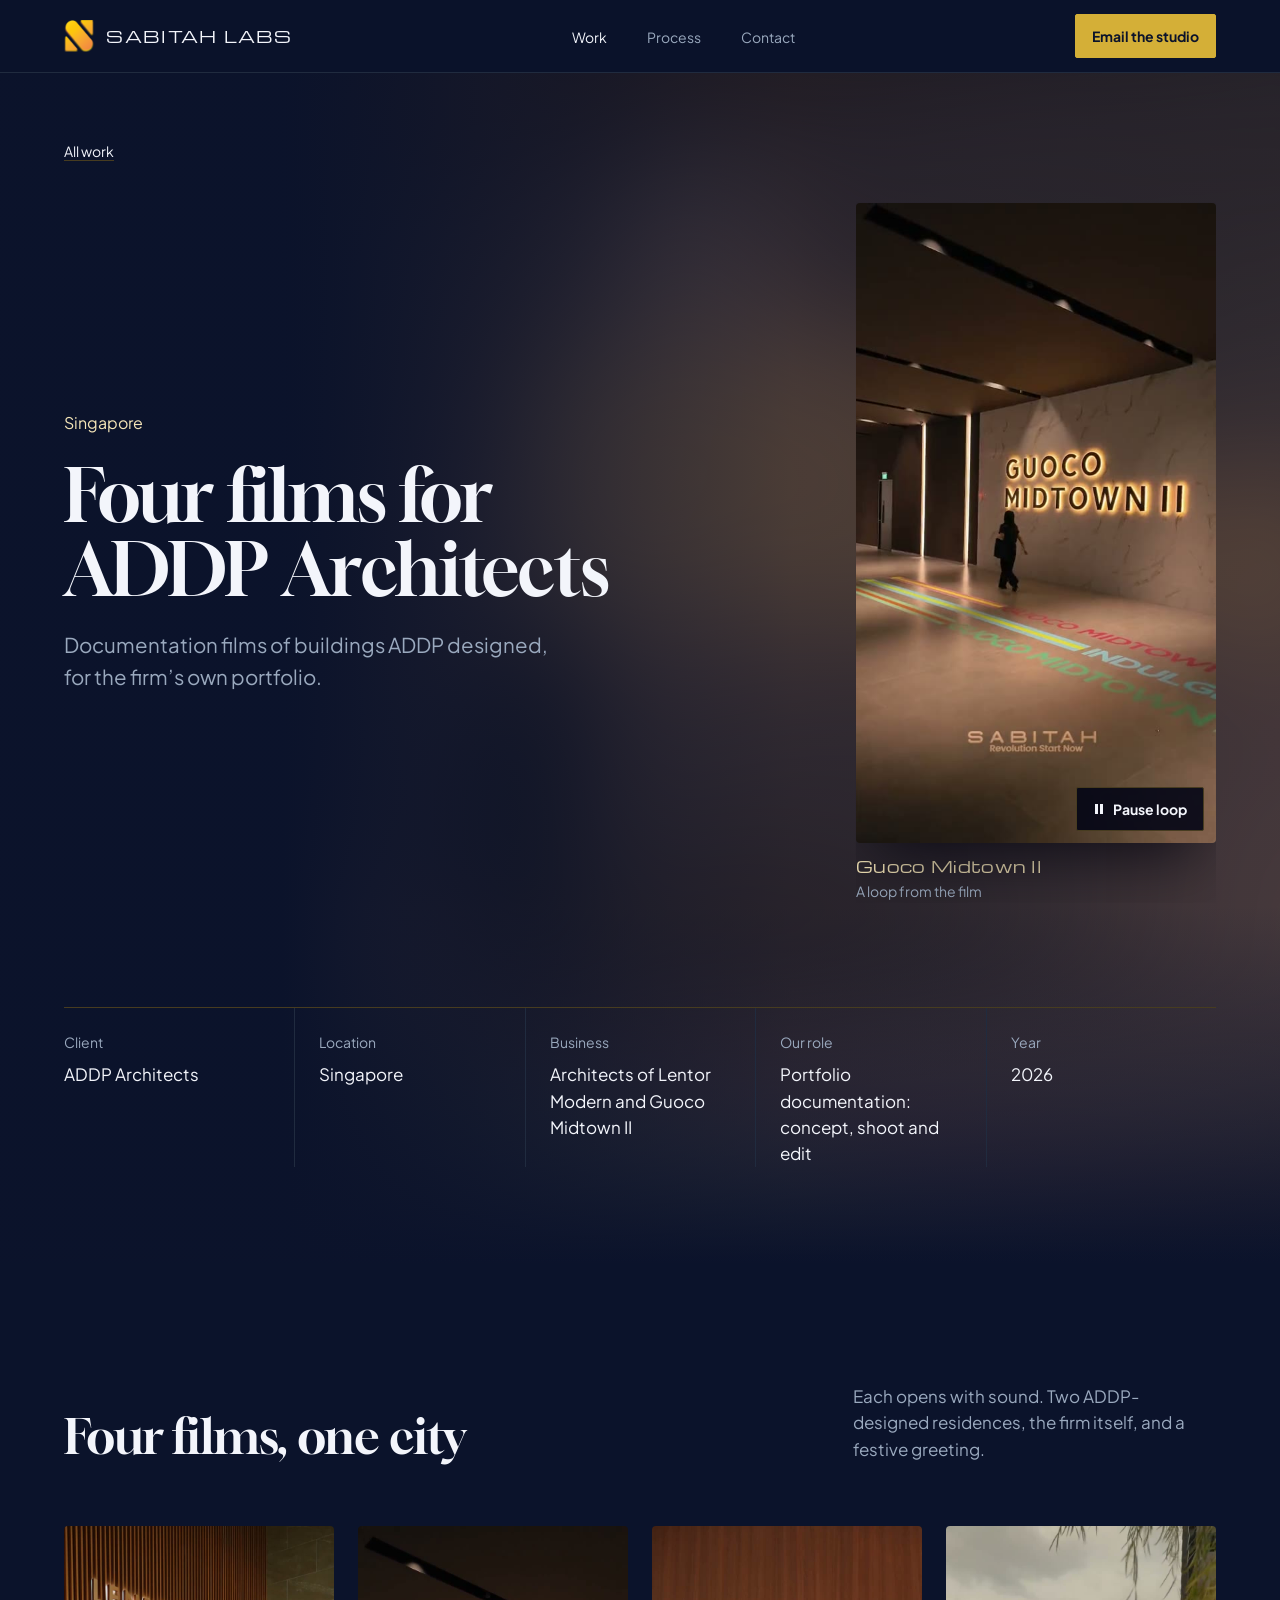
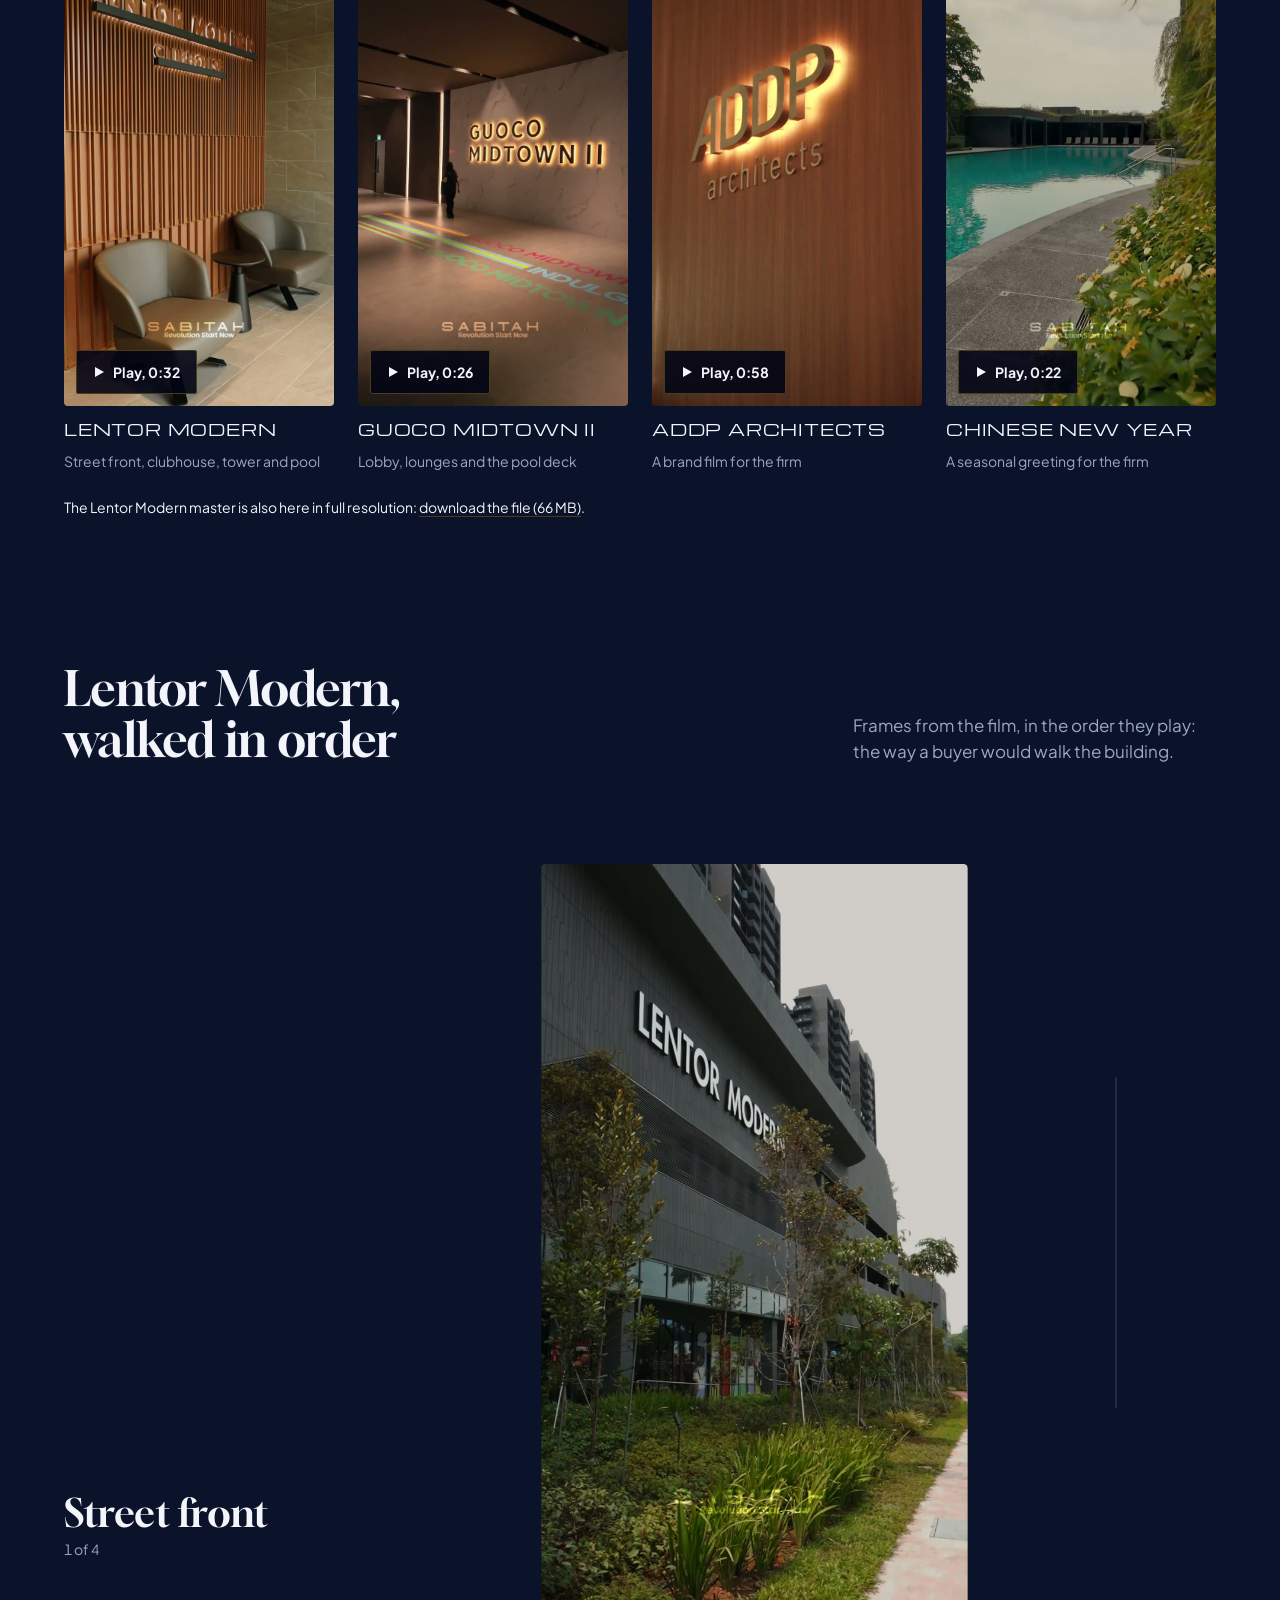
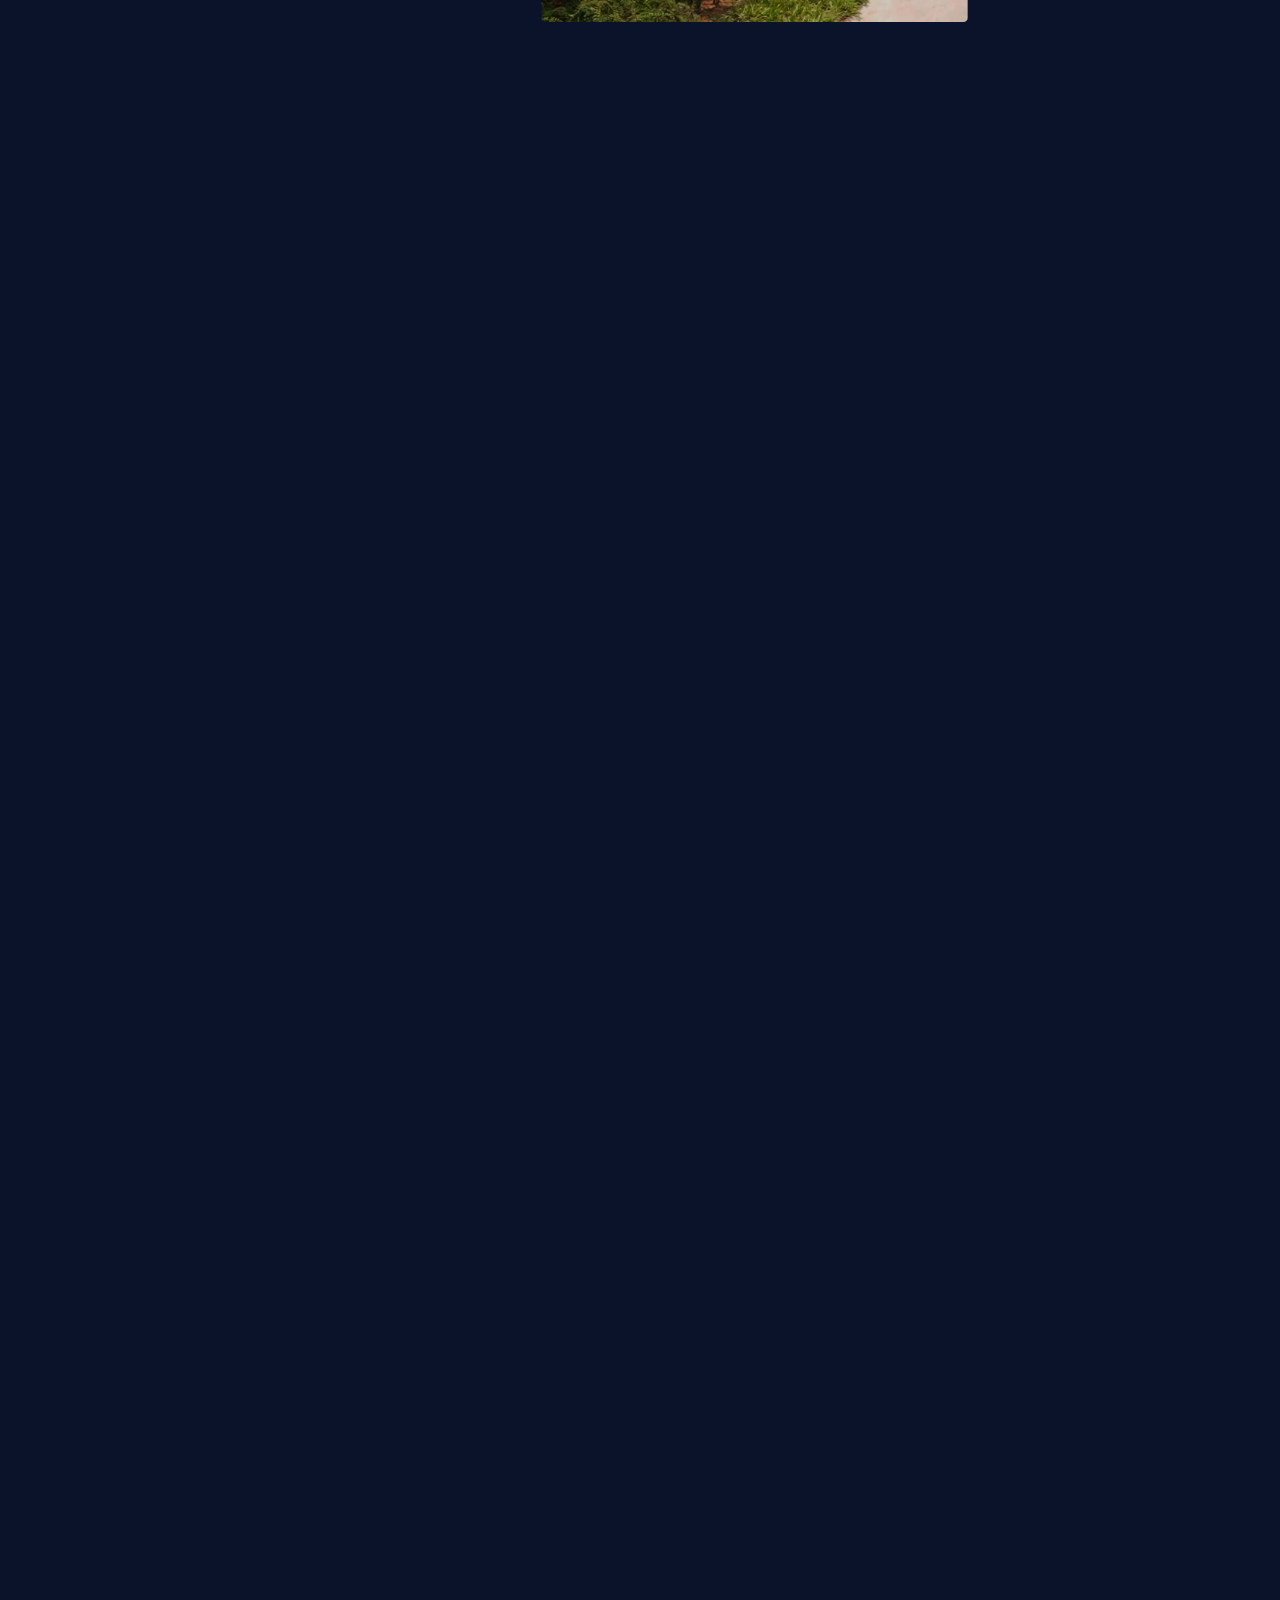
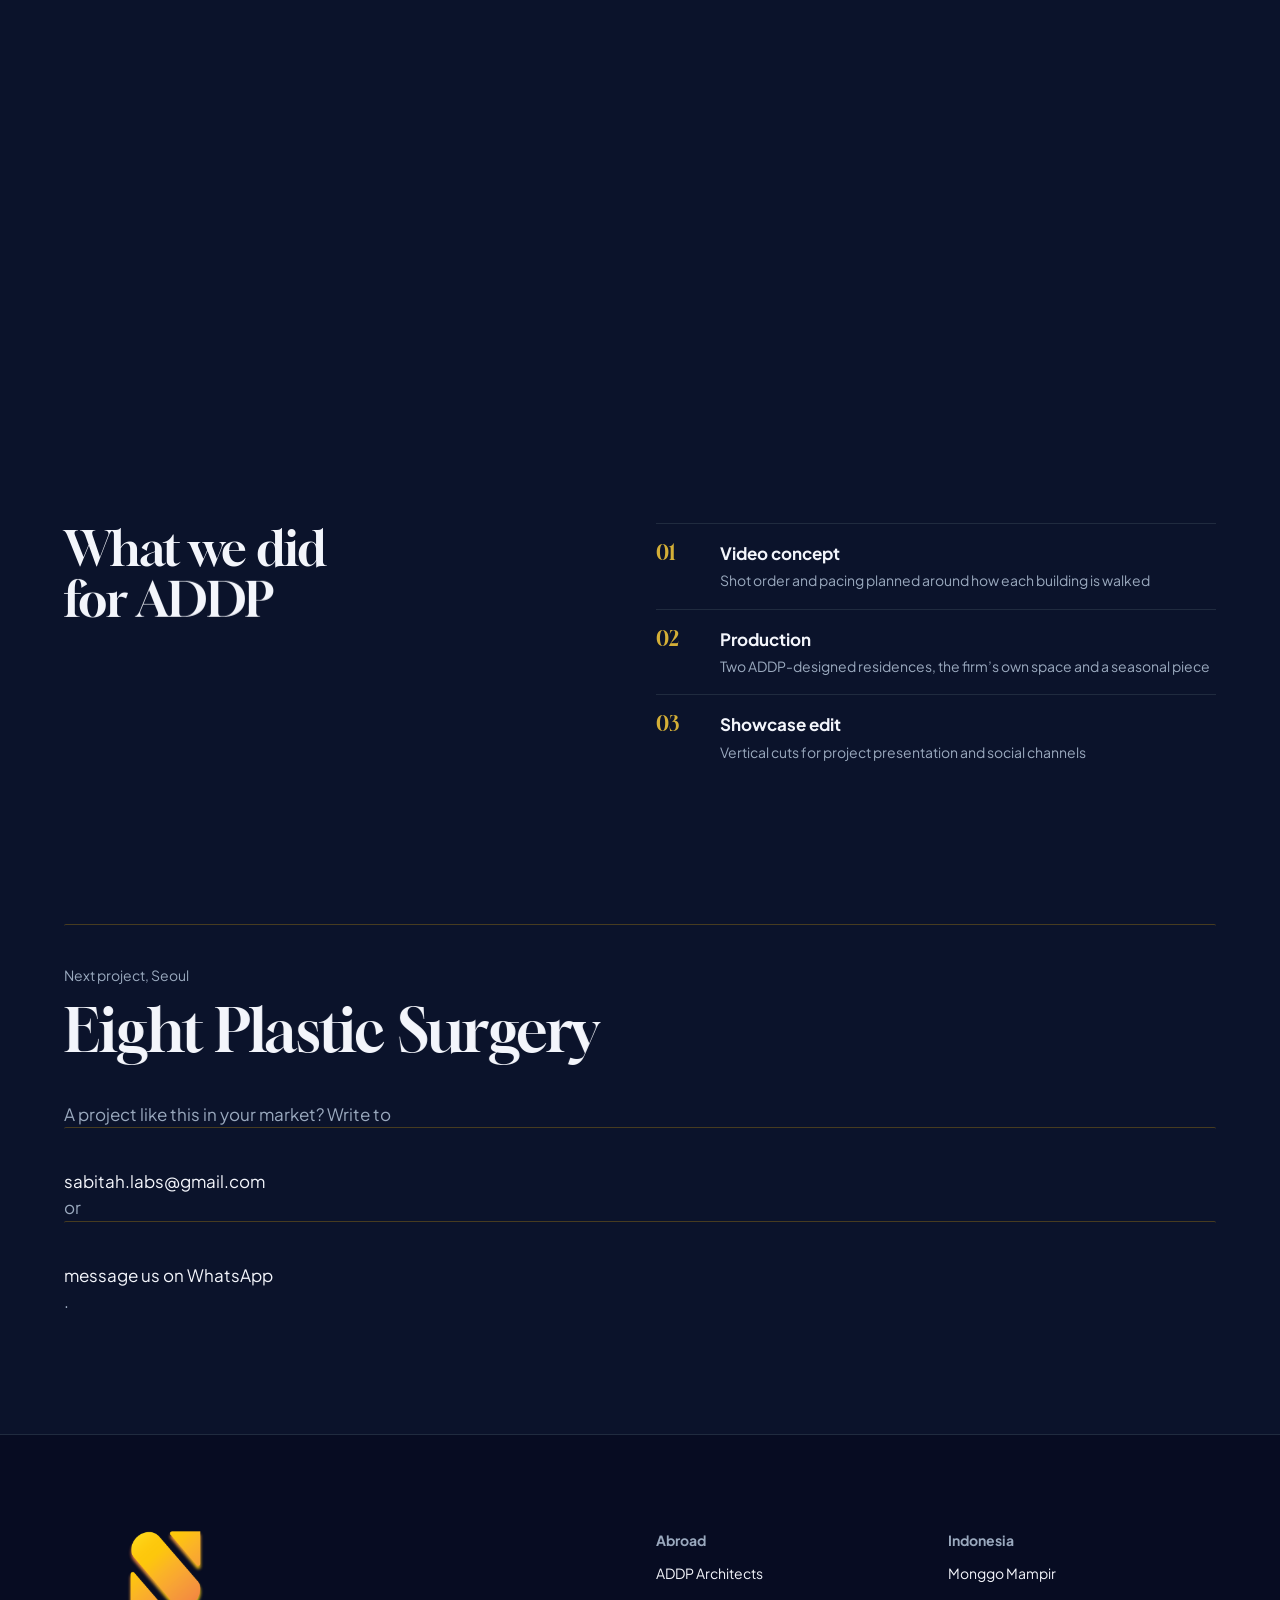
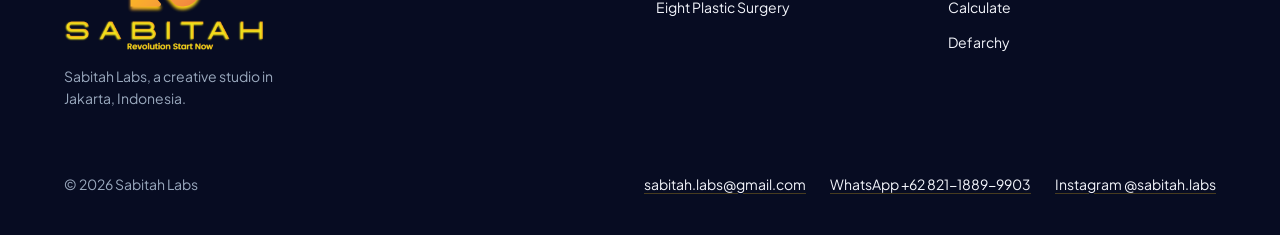
==== commit 710c154e: "Cinematic layer, client films, 2026 facts, process, six more brands Showreel hero, hover previews, c" ====
--- a/addp.html
+++ b/addp.html
@@ -4,10 +4,10 @@
   <meta charset="utf-8">
   <meta name="viewport" content="width=device-width, initial-scale=1">
   <title>ADDP Architects, films for Singapore | Sabitah Labs</title>
-  <meta name="description" content="Case study: four vertical films for ADDP Architects in Singapore, including Lentor Modern and Guoco Midtown II, made by Sabitah Labs.">
+  <meta name="description" content="Case study: documentation films of ADDP-designed buildings in Singapore, Lentor Modern and Guoco Midtown II, made by Sabitah Labs for the firm’s portfolio.">
   <meta name="theme-color" content="#0B132B">
   <meta property="og:title" content="ADDP Architects, films for Singapore | Sabitah Labs">
-  <meta property="og:description" content="Case study: four vertical films for ADDP Architects in Singapore, including Lentor Modern and Guoco Midtown II, made by Sabitah Labs.">
+  <meta property="og:description" content="Case study: documentation films of ADDP-designed buildings in Singapore, Lentor Modern and Guoco Midtown II, made by Sabitah Labs for the firm’s portfolio.">
   <meta property="og:image" content="assets/web/addp-poster.jpg">
   <link rel="icon" type="image/png" href="assets/web/favicon.png">
   <script>document.documentElement.classList.add('js');</script>
@@ -27,7 +27,7 @@
       </a>
       <ul class="nav__links" id="nav-links">
         <li><a href="index.html#work" aria-current="page">Work</a></li>
-        <li><a href="index.html#services">Services</a></li>
+        <li><a href="index.html#process">Process</a></li>
         <li><a href="index.html#contact">Contact</a></li>
       </ul>
       <div class="nav__end">
@@ -46,7 +46,7 @@
           <div class="case-hero__text">
             <p class="case-hero__city">Singapore</p>
             <h1 id="case-title">Four films for ADDP Architects</h1>
-            <p class="case-hero__lede">Property and brand films for a Singapore firm, cut for the phone.</p>
+            <p class="case-hero__lede">Documentation films of buildings ADDP designed, for the firm’s own portfolio.</p>
           </div>
           <figure class="case-hero__cover">
             <div class="film-wrap" data-loop><video muted loop playsinline preload="metadata" poster="assets/web/loop-addp.jpg" aria-label="Guoco Midtown II lobby, a loop from the film"><source src="assets/web/loop-addp.mp4" type="video/mp4"></video><div class="film__ctrl"><button class="chip" type="button" data-loop-toggle aria-pressed="false"><svg viewBox="0 0 12 12" aria-hidden="true"><path d="M2 1h3v10H2zM7 1h3v10H7z" fill="currentColor"/></svg><span>Pause loop</span></button></div></div>
@@ -55,8 +55,9 @@
           <dl class="case-facts">
           <div><dt>Client</dt><dd>ADDP Architects</dd></div>
           <div><dt>Location</dt><dd>Singapore</dd></div>
-          <div><dt>Business</dt><dd>Architecture and luxury residential</dd></div>
-          <div><dt>Our role</dt><dd>Video concept, production and edit</dd></div>
+          <div><dt>Business</dt><dd>Architects of Lentor Modern and Guoco Midtown II</dd></div>
+          <div><dt>Our role</dt><dd>Portfolio documentation: concept, shoot and edit</dd></div>
+          <div><dt>Year</dt><dd>2026</dd></div>
           </dl>
         </div>
       </div>
@@ -66,7 +67,7 @@
       <div class="container">
         <div class="section__head">
           <h2 id="films-title">Four films, one city</h2>
-          <p>Each opens with sound in a player. Two residences, the firm itself, and a festive greeting.</p>
+          <p>Each opens with sound. Two ADDP-designed residences, the firm itself, and a festive greeting.</p>
         </div>
         <div class="films">
           <article class="film-card">
@@ -130,7 +131,7 @@
         <h2 id="scope-title">What we did for ADDP</h2>
         <ol>
           <li><div><strong>Video concept</strong><span>Shot order and pacing planned around how each building is walked</span></div></li>
-          <li><div><strong>Production</strong><span>Residences, the firm’s own space and seasonal pieces</span></div></li>
+          <li><div><strong>Production</strong><span>Two ADDP-designed residences, the firm’s own space and a seasonal piece</span></div></li>
           <li><div><strong>Showcase edit</strong><span>Vertical cuts for project presentation and social channels</span></div></li>
         </ol>
       </div>
--- a/css/style.css
+++ b/css/style.css
@@ -169,7 +169,7 @@
 .case-hero__city { grid-column: 1 / -1; font: 400 var(--text-md)/1.4 var(--font-body); color: var(--color-ink-2); }
 .case-hero h1 { grid-column: 1 / span 8; font-size: var(--text-display); line-height: 1.02; max-width: 16ch; }
 .case-hero__lede { grid-column: 1 / span 7; font-size: var(--text-lead); color: var(--color-muted); max-width: 46ch; }
-.case-facts { grid-column: 1 / -1; display: grid; grid-template-columns: repeat(4, minmax(0, 1fr)); margin: 0; border-top: 1px solid var(--color-rule); }
+.case-facts { grid-column: 1 / -1; display: grid; grid-template-columns: repeat(5, minmax(0, 1fr)); margin: 0; border-top: 1px solid var(--color-rule); }
 .case-facts > div { padding: var(--space-lg) var(--space-lg) 0; border-left: 1px solid var(--color-rule-soft); display: grid; gap: var(--space-xs); align-content: start; }
 .case-facts > div:first-child { padding-left: 0; border-left: 0; }
 .case-facts dt { color: var(--color-muted); font-size: var(--text-sm); }
@@ -343,7 +343,8 @@
   .footer__brand, .footer__nav { grid-column: 1 / -1; }
   .case-hero h1, .case-hero__lede { grid-column: 1 / -1; }
   .case-facts { grid-template-columns: repeat(2, minmax(0, 1fr)); }
-  .case-facts > div:nth-child(3) { padding-left: 0; border-left: 0; }
+  .case-facts { grid-template-columns: repeat(3, minmax(0, 1fr)); }
+  .case-facts > div:nth-child(4) { padding-left: 0; border-left: 0; }
   .stage__film { grid-column: 1 / -1; max-width: 380px; }
   .stage__notes { grid-column: 1 / -1; }
   .gallery { grid-template-columns: repeat(2, minmax(0, 1fr)); }
@@ -381,3 +382,10 @@
 .case-hero__text > * { grid-column: auto; }
 .case-hero__cover .film-wrap { position: relative; }
 .flag__media .film-wrap video { width: 100%; aspect-ratio: 4 / 5; object-fit: cover; border-radius: var(--radius-card); }
+.rail--films { grid-auto-columns: minmax(200px, 22%); }
+.film-card__play .hover-loop { position: absolute; inset: 0; width: 100%; height: 100%; object-fit: cover; opacity: 0; transition: opacity var(--dur-short) var(--ease-out); }
+.film-card__play.is-previewing .hover-loop { opacity: 1; }
+.facts strong { font-weight: 700; color: var(--color-ink-2); }
+@media (max-width: 60rem) { .rail--films { grid-auto-columns: minmax(200px, 40%); } }
+@media (max-width: 40rem) { .rail--films { grid-auto-columns: 62%; } }
+@media (prefers-reduced-motion: reduce) { .film-card__play .hover-loop { transition: none; } }
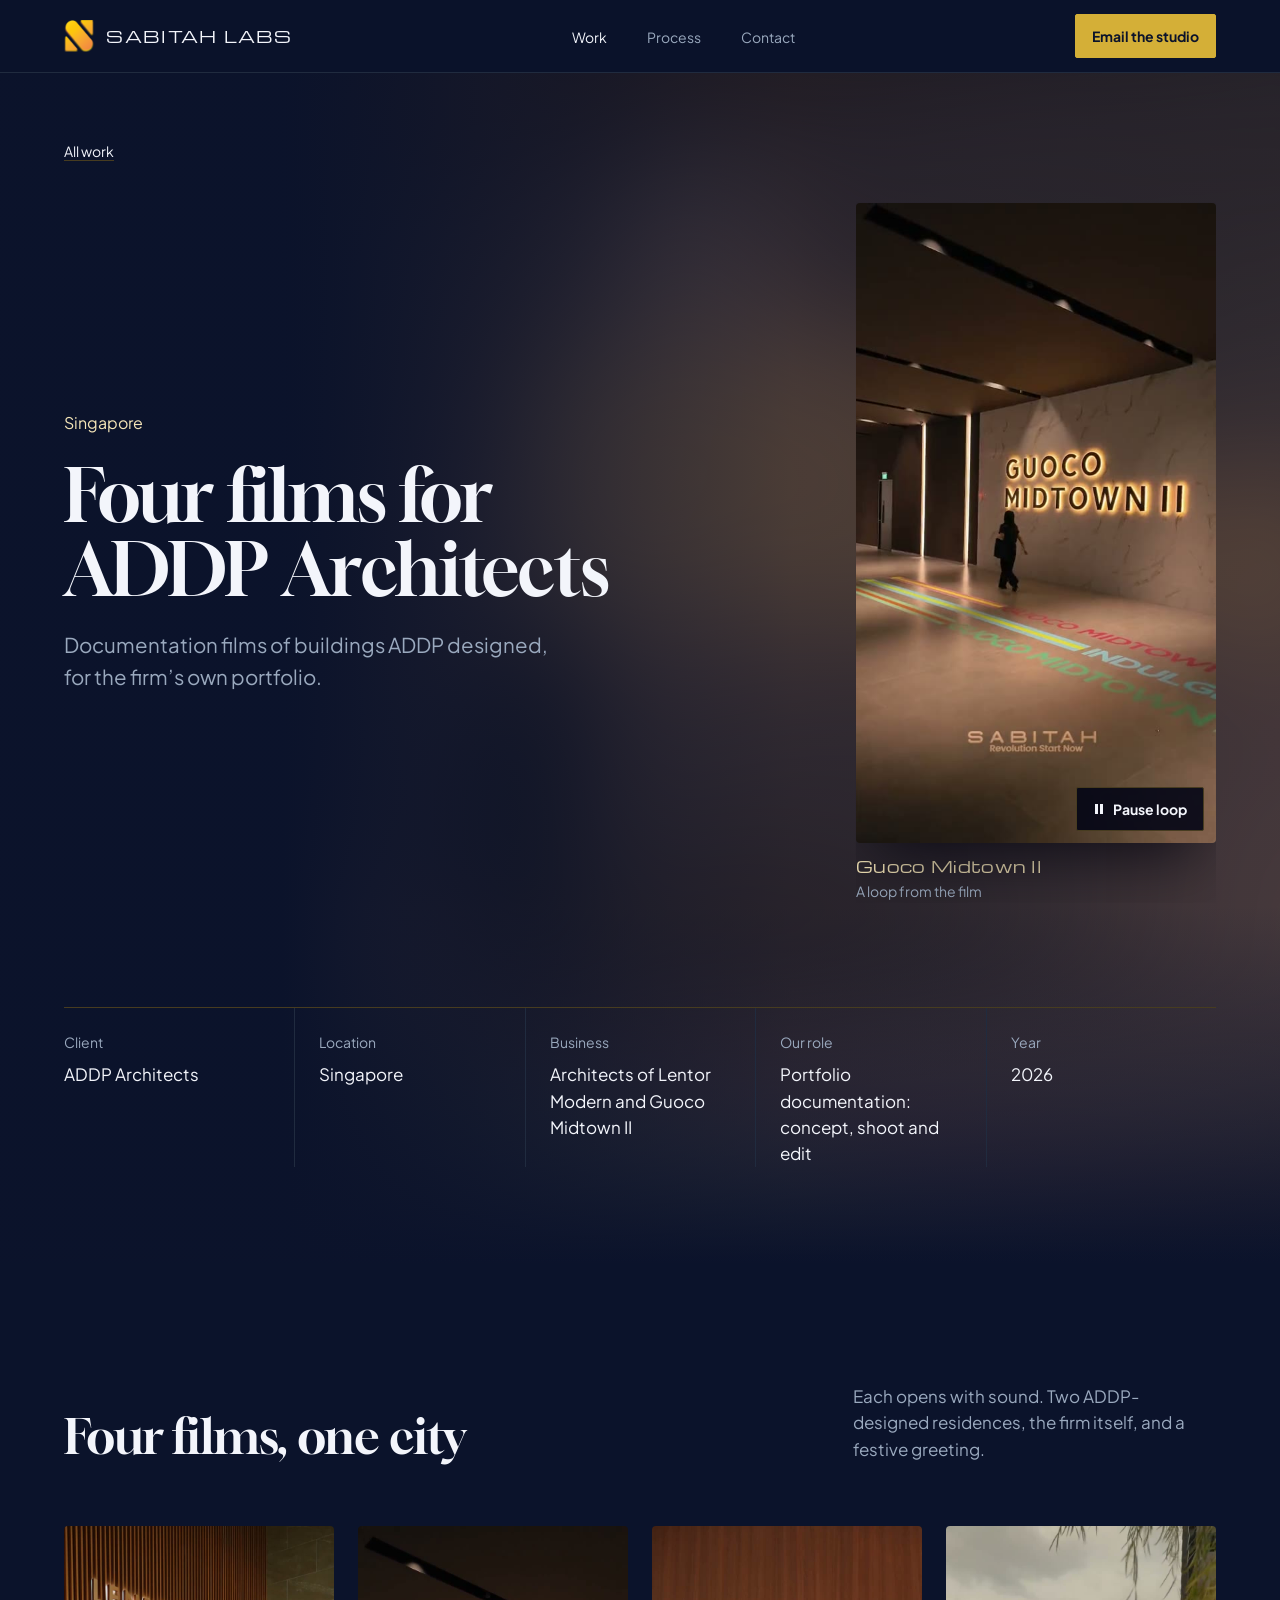
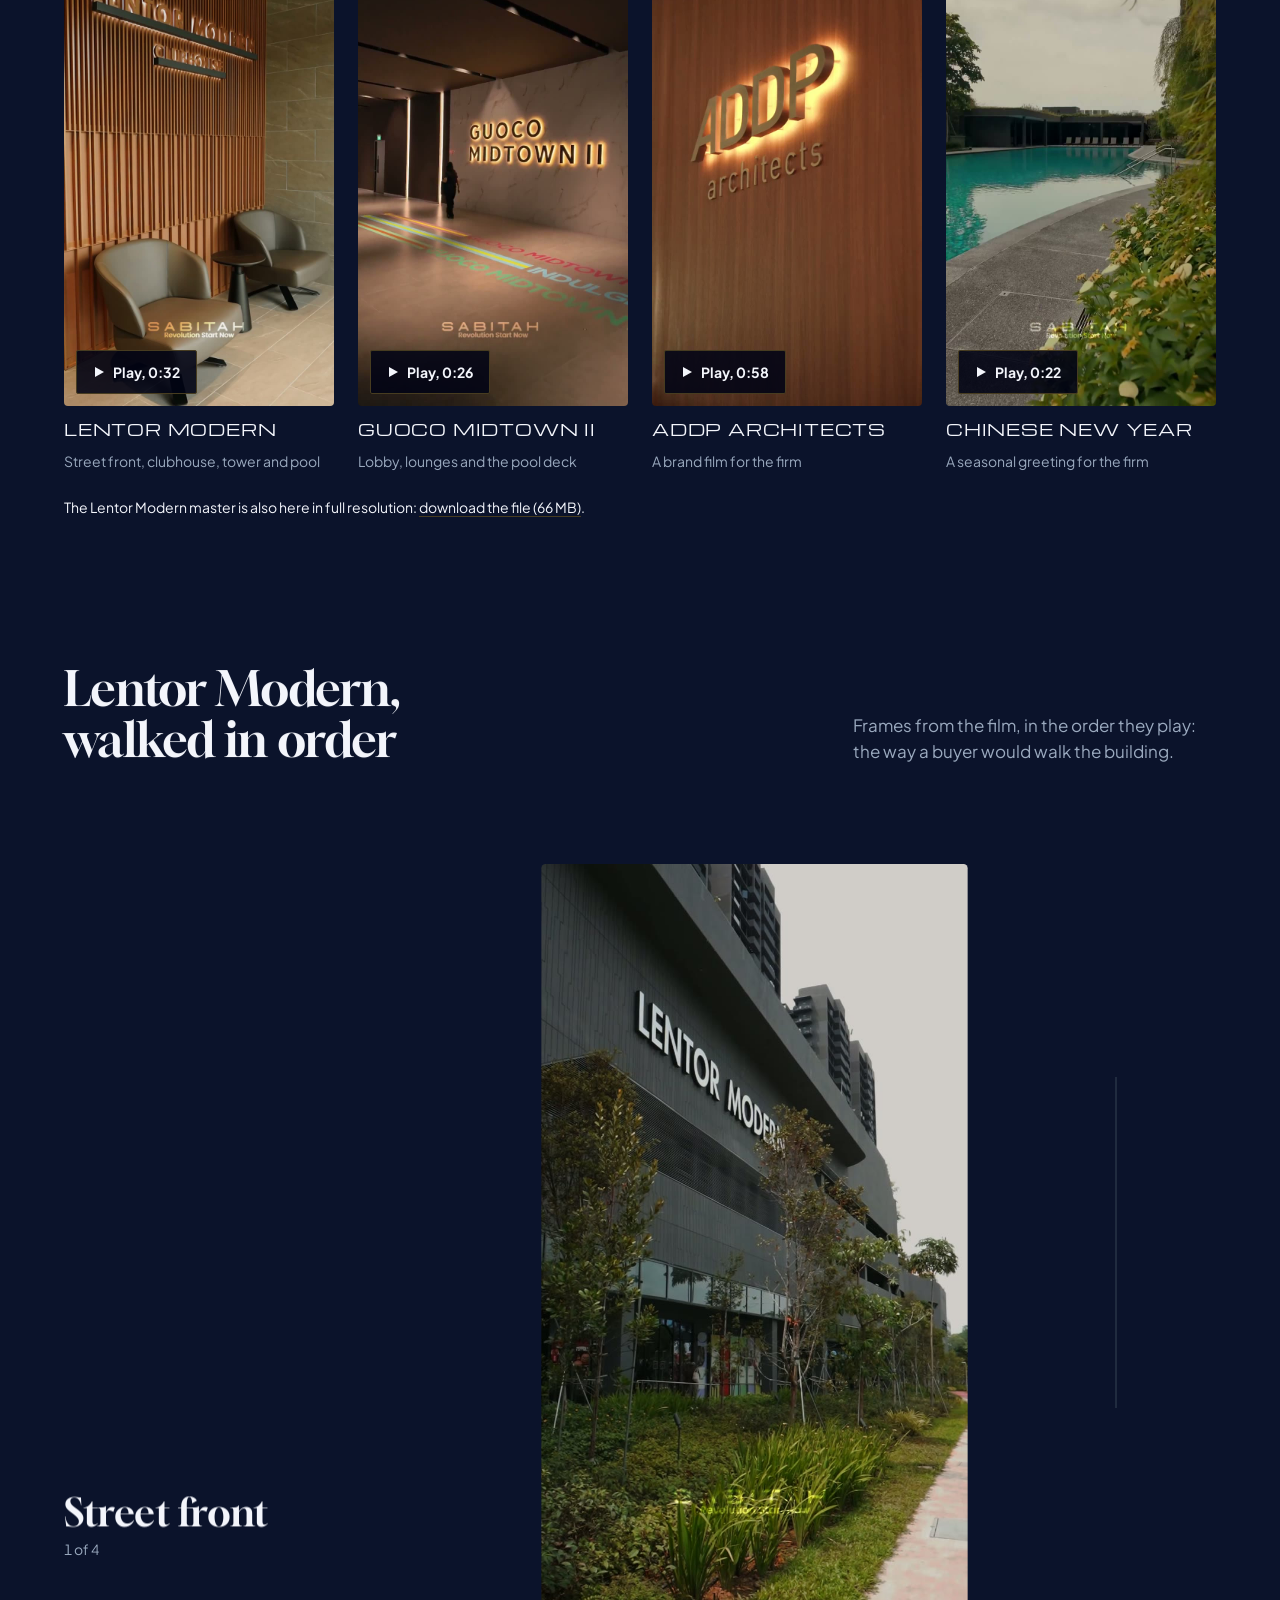
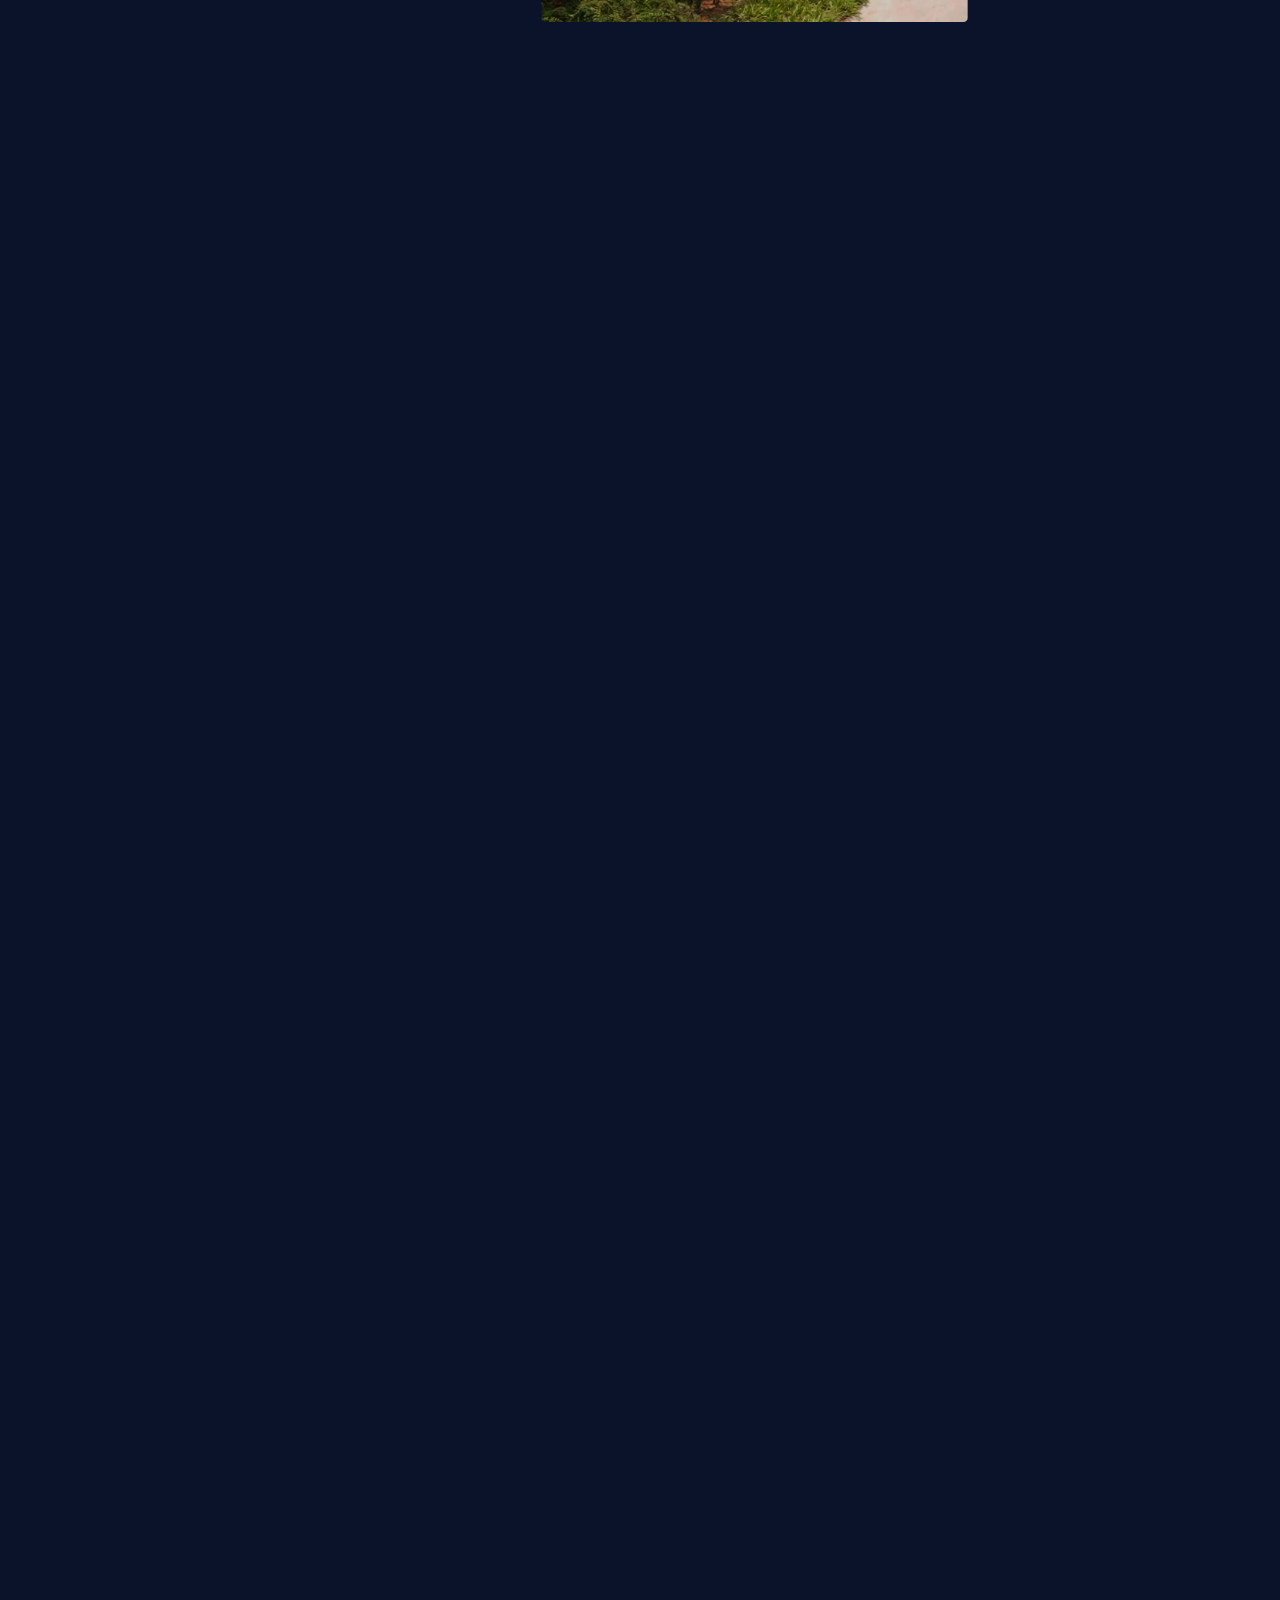
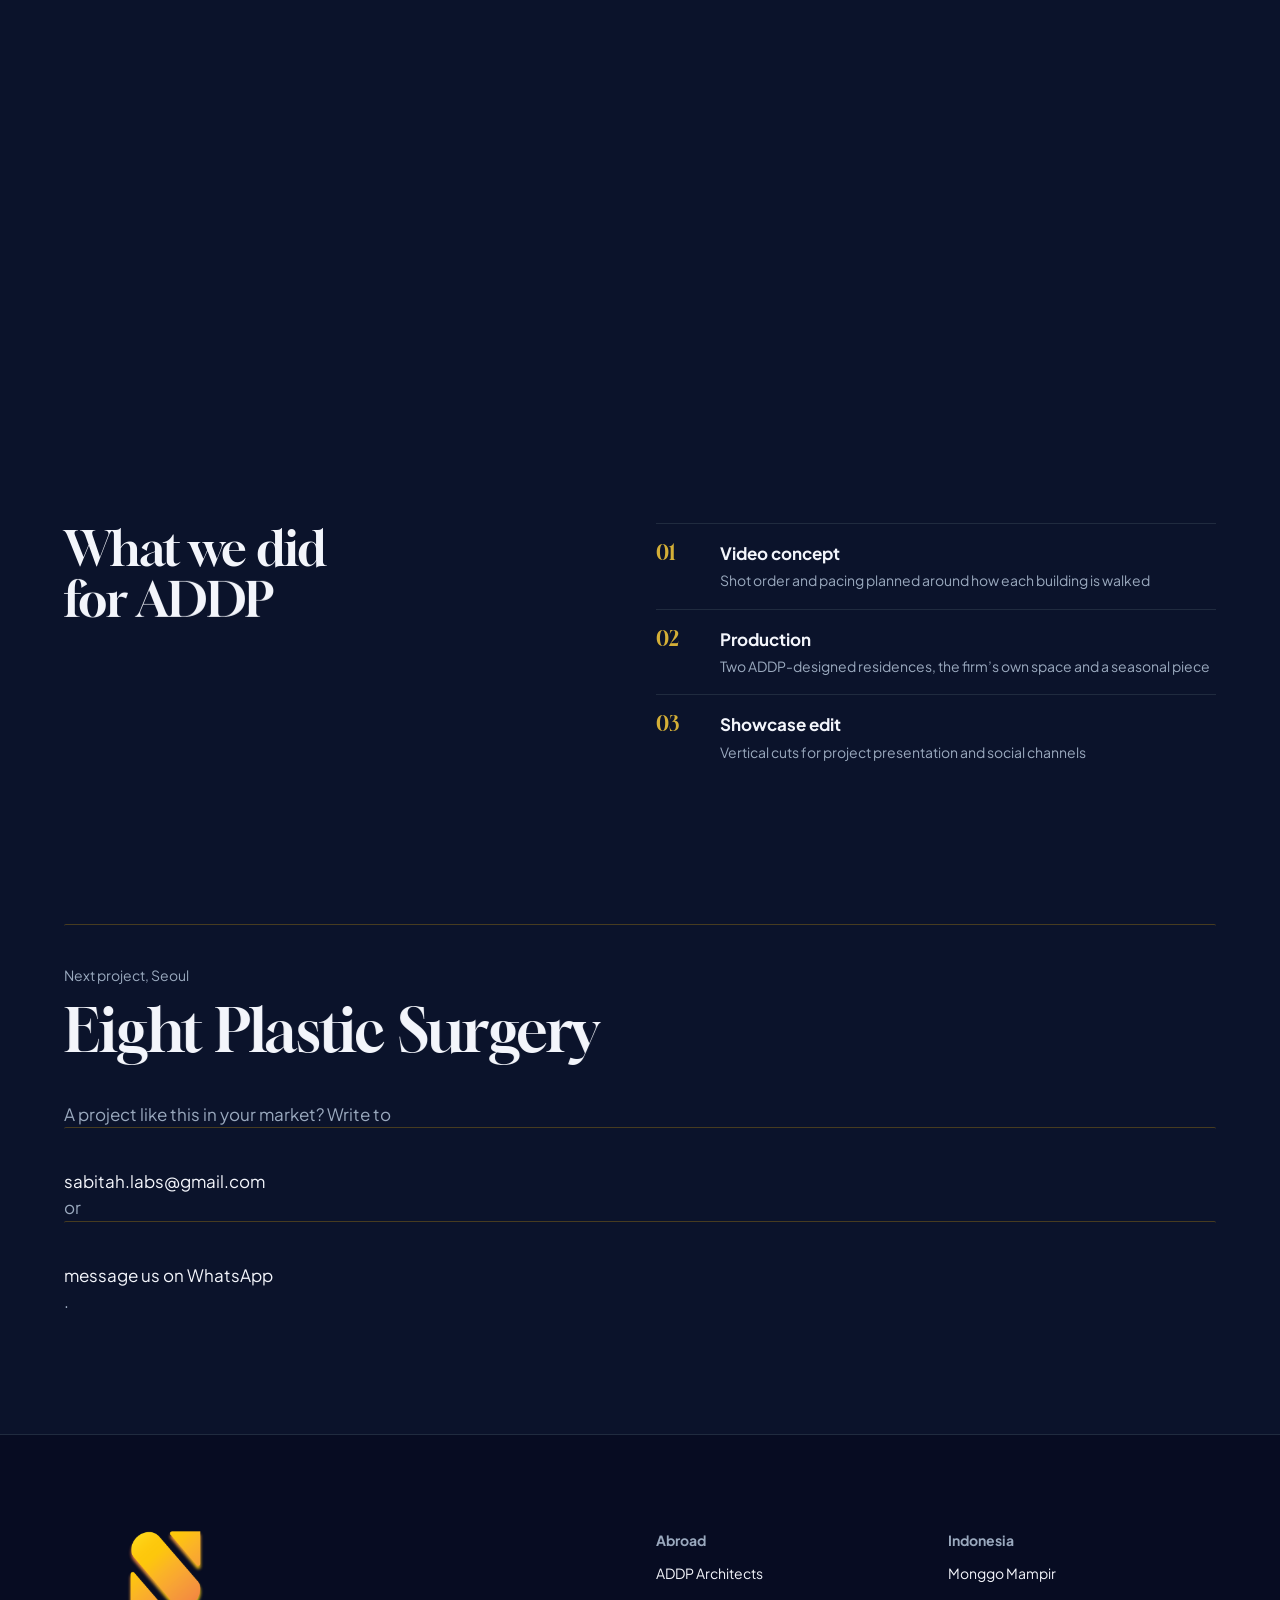
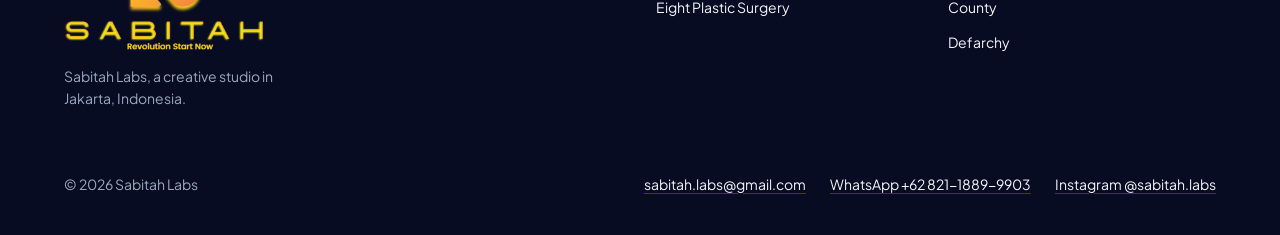
==== commit facd005a: "Reach figures, team, County name, Monggo span, Velocraft line Co-Authored-By: Claude Opus 5.5 <norep" ====
--- a/addp.html
+++ b/addp.html
@@ -167,7 +167,7 @@
             <h2>Indonesia</h2>
             <ul>
               <li><a href="monggo-mampir.html">Monggo Mampir</a></li>
-              <li><a href="county.html">Calculate</a></li>
+              <li><a href="county.html">County</a></li>
               <li><a href="defarchy.html">Defarchy</a></li>
             </ul>
           </div>
--- a/css/style.css
+++ b/css/style.css
@@ -389,3 +389,30 @@
 @media (max-width: 60rem) { .rail--films { grid-auto-columns: minmax(200px, 40%); } }
 @media (max-width: 40rem) { .rail--films { grid-auto-columns: 62%; } }
 @media (prefers-reduced-motion: reduce) { .film-card__play .hover-loop { transition: none; } }
+
+/* ---------- Reach (figures in type) ---------- */
+.reach { display: grid; grid-template-columns: repeat(4, minmax(0, 1fr)); border-top: 1px solid var(--color-rule); }
+.reach > div { display: grid; gap: var(--space-2xs); align-content: start; padding: var(--space-xl) var(--space-lg) 0; border-left: 1px solid var(--color-rule-soft); }
+.reach > div:first-child { padding-left: 0; border-left: 0; }
+.reach b { font: 400 var(--text-city)/1 var(--font-display); letter-spacing: -0.02em; color: var(--color-ink); padding-bottom: var(--space-sm); }
+.reach strong { font: 400 var(--text-md)/1.35 var(--font-outlier); letter-spacing: 0.02em; color: var(--color-ink-2); }
+.reach span { font-size: var(--text-sm); color: var(--color-muted); }
+
+/* ---------- Team ---------- */
+.team { display: grid; grid-template-columns: repeat(12, minmax(0, 1fr)); gap: var(--gap-columns); align-items: center; }
+.team__photo { grid-column: 1 / span 4; margin: 0; }
+.team__photo img { width: 100%; aspect-ratio: 3 / 4; object-fit: cover; border-radius: var(--radius-card); box-shadow: var(--shadow-film); }
+.team__text { grid-column: 6 / span 6; display: grid; gap: var(--space-lg); }
+.team__name { display: grid; gap: var(--space-2xs); font: 400 var(--text-xl)/1.2 var(--font-outlier); letter-spacing: 0.01em; color: var(--color-ink); }
+.team__name span { font: 400 var(--text-sm)/1.4 var(--font-body); letter-spacing: 0; text-transform: none; color: var(--color-muted); }
+@media (max-width: 60rem) {
+  .reach { grid-template-columns: repeat(2, minmax(0, 1fr)); }
+  .reach > div:nth-child(3) { padding-left: 0; border-left: 0; }
+  .team__photo { grid-column: 1 / span 6; }
+  .team__text { grid-column: 1 / -1; }
+}
+@media (max-width: 40rem) {
+  .reach { grid-template-columns: minmax(0, 1fr); }
+  .reach > div { padding: var(--space-lg) 0 0; border-left: 0; }
+  .team__photo { grid-column: 1 / -1; max-width: 320px; }
+}
